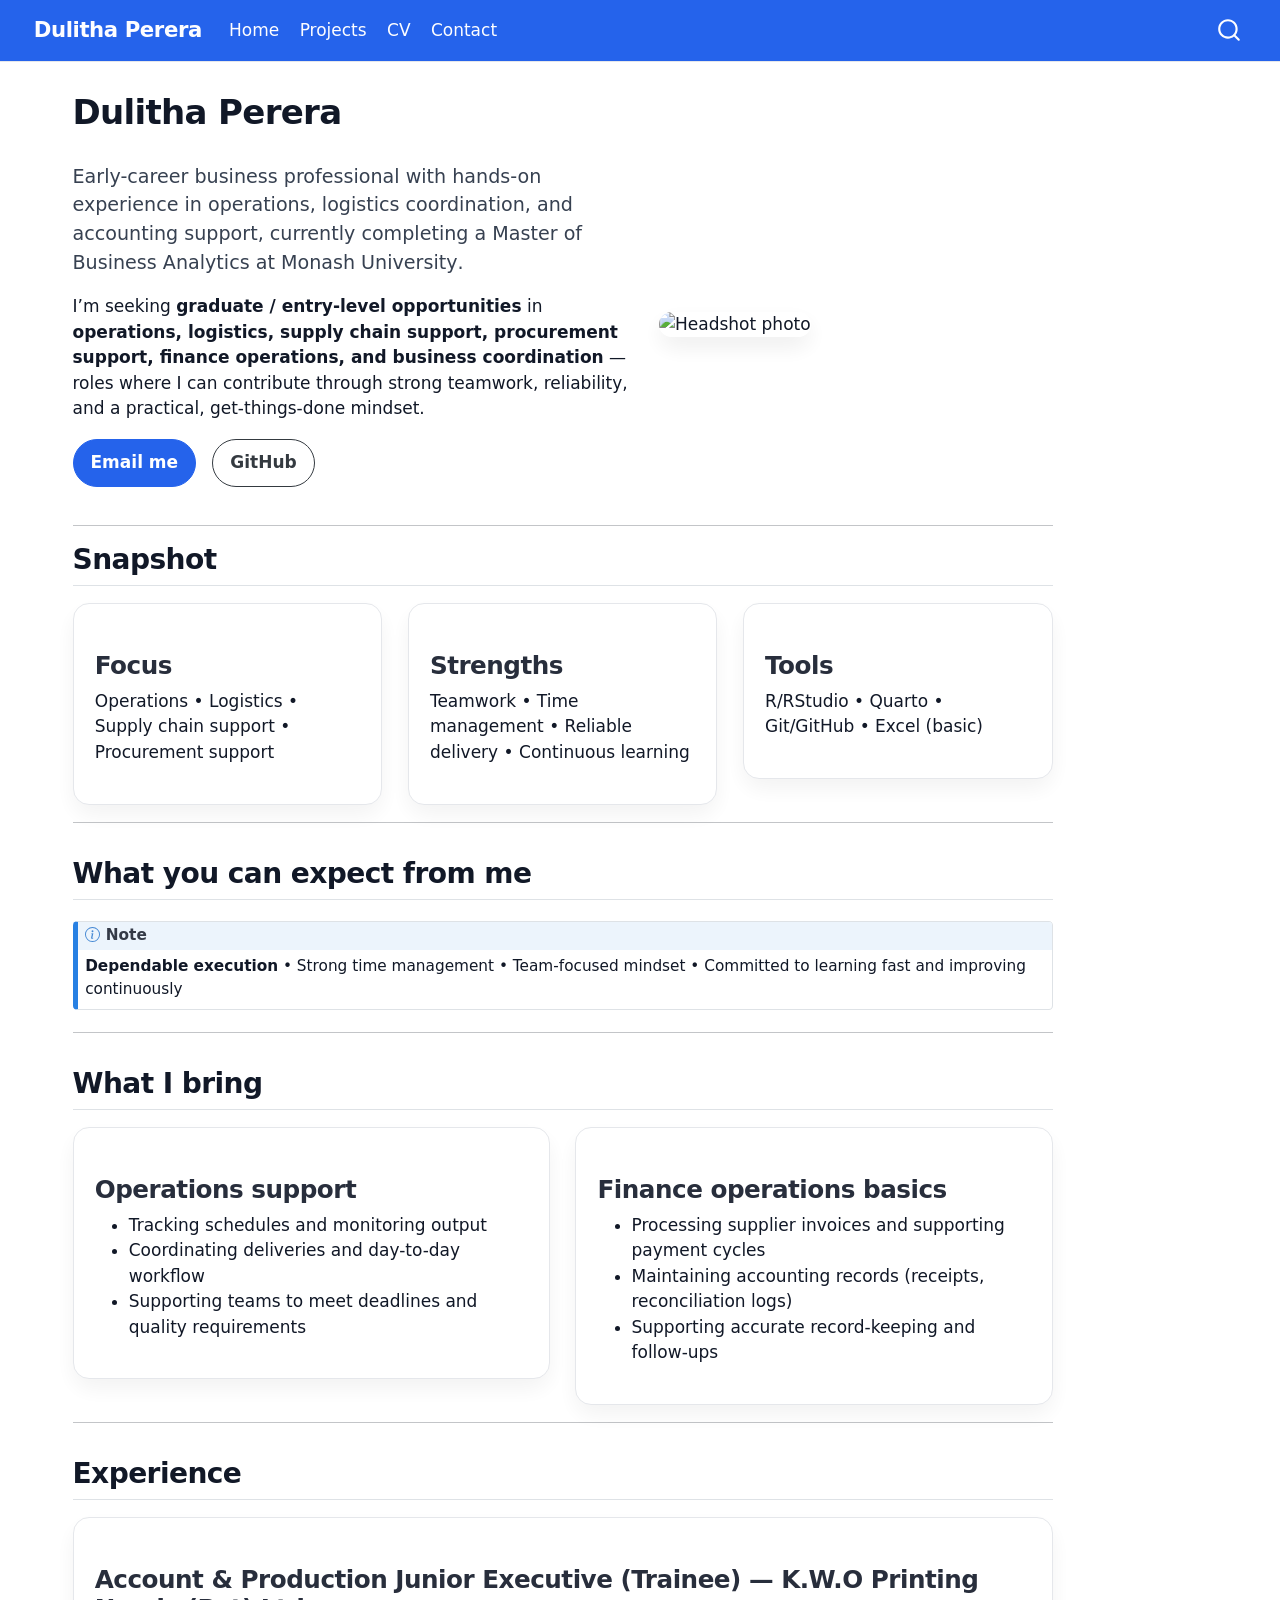
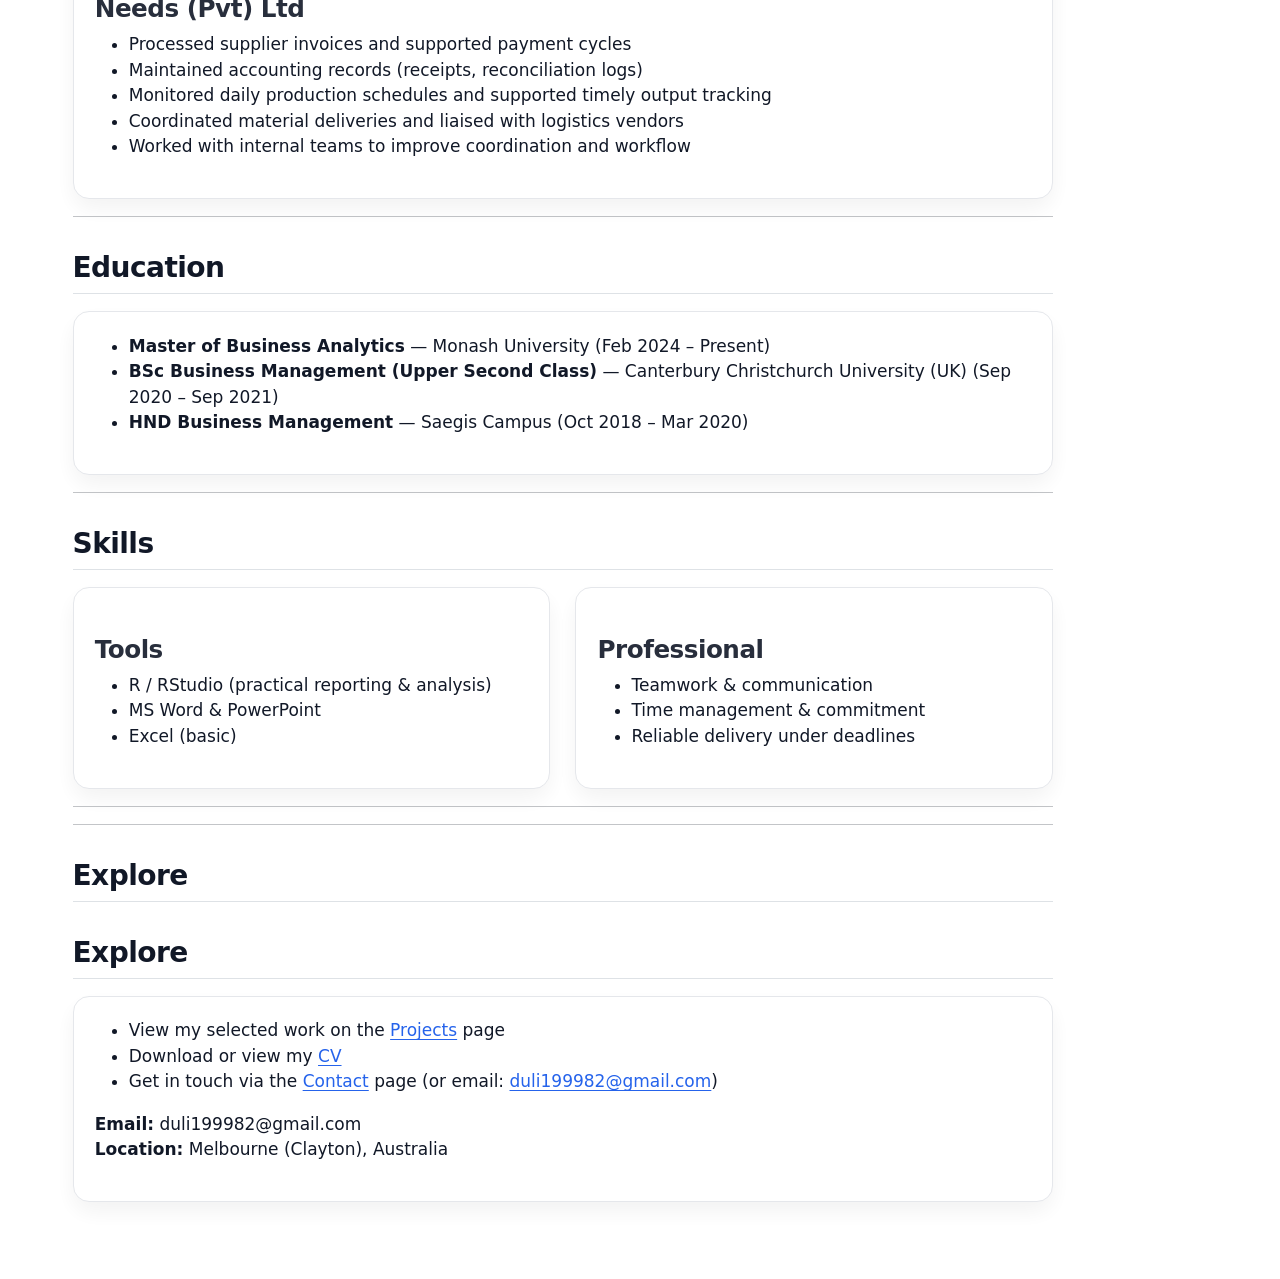
==== docs/index.html @ 21c0d6d3 "updating the quarto page" ====
<!DOCTYPE html>
<html xmlns="http://www.w3.org/1999/xhtml" lang="en" xml:lang="en"><head>

<meta charset="utf-8">
<meta name="generator" content="quarto-1.8.25">

<meta name="viewport" content="width=device-width, initial-scale=1.0, user-scalable=yes">


<title>Dulitha Perera</title>
<style>
code{white-space: pre-wrap;}
span.smallcaps{font-variant: small-caps;}
div.columns{display: flex; gap: min(4vw, 1.5em);}
div.column{flex: auto; overflow-x: auto;}
div.hanging-indent{margin-left: 1.5em; text-indent: -1.5em;}
ul.task-list{list-style: none;}
ul.task-list li input[type="checkbox"] {
  width: 0.8em;
  margin: 0 0.8em 0.2em -1em; /* quarto-specific, see https://github.com/quarto-dev/quarto-cli/issues/4556 */ 
  vertical-align: middle;
}
</style>


<script src="site_libs/quarto-nav/quarto-nav.js"></script>
<script src="site_libs/quarto-nav/headroom.min.js"></script>
<script src="site_libs/clipboard/clipboard.min.js"></script>
<script src="site_libs/quarto-search/autocomplete.umd.js"></script>
<script src="site_libs/quarto-search/fuse.min.js"></script>
<script src="site_libs/quarto-search/quarto-search.js"></script>
<meta name="quarto:offset" content="./">
<link href="./favicon.ico" rel="icon">
<script src="site_libs/quarto-html/quarto.js" type="module"></script>
<script src="site_libs/quarto-html/tabsets/tabsets.js" type="module"></script>
<script src="site_libs/quarto-html/axe/axe-check.js" type="module"></script>
<script src="site_libs/quarto-html/popper.min.js"></script>
<script src="site_libs/quarto-html/tippy.umd.min.js"></script>
<script src="site_libs/quarto-html/anchor.min.js"></script>
<link href="site_libs/quarto-html/tippy.css" rel="stylesheet">
<link href="site_libs/quarto-html/quarto-syntax-highlighting-7b89279ff1a6dce999919e0e67d4d9ec.css" rel="stylesheet" id="quarto-text-highlighting-styles">
<script src="site_libs/bootstrap/bootstrap.min.js"></script>
<link href="site_libs/bootstrap/bootstrap-icons.css" rel="stylesheet">
<link href="site_libs/bootstrap/bootstrap-99d01392df0f2fe96473d115930f30fa.min.css" rel="stylesheet" append-hash="true" id="quarto-bootstrap" data-mode="light">
<script id="quarto-search-options" type="application/json">{
  "location": "navbar",
  "copy-button": false,
  "collapse-after": 3,
  "panel-placement": "end",
  "type": "overlay",
  "limit": 50,
  "keyboard-shortcut": [
    "f",
    "/",
    "s"
  ],
  "show-item-context": false,
  "language": {
    "search-no-results-text": "No results",
    "search-matching-documents-text": "matching documents",
    "search-copy-link-title": "Copy link to search",
    "search-hide-matches-text": "Hide additional matches",
    "search-more-match-text": "more match in this document",
    "search-more-matches-text": "more matches in this document",
    "search-clear-button-title": "Clear",
    "search-text-placeholder": "",
    "search-detached-cancel-button-title": "Cancel",
    "search-submit-button-title": "Submit",
    "search-label": "Search"
  }
}</script>
<style>html{ scroll-behavior: smooth; }</style>


</head>

<body class="nav-fixed quarto-light">

<div id="quarto-search-results"></div>
  <header id="quarto-header" class="headroom fixed-top">
    <nav class="navbar navbar-expand-lg " data-bs-theme="dark">
      <div class="navbar-container container-fluid">
      <div class="navbar-brand-container mx-auto">
    <a href="./index.html" class="navbar-brand navbar-brand-logo">
    </a>
    <a class="navbar-brand" href="./index.html">
    <span class="navbar-title">Dulitha Perera</span>
    </a>
  </div>
            <div id="quarto-search" class="" title="Search"></div>
          <button class="navbar-toggler" type="button" data-bs-toggle="collapse" data-bs-target="#navbarCollapse" aria-controls="navbarCollapse" role="menu" aria-expanded="false" aria-label="Toggle navigation" onclick="if (window.quartoToggleHeadroom) { window.quartoToggleHeadroom(); }">
  <span class="navbar-toggler-icon"></span>
</button>
          <div class="collapse navbar-collapse" id="navbarCollapse">
            <ul class="navbar-nav navbar-nav-scroll me-auto">
  <li class="nav-item">
    <a class="nav-link active" href="./index.html" aria-current="page"> 
<span class="menu-text">Home</span></a>
  </li>  
  <li class="nav-item">
    <a class="nav-link" href="./projects.html"> 
<span class="menu-text">Projects</span></a>
  </li>  
  <li class="nav-item">
    <a class="nav-link" href="./cv.html"> 
<span class="menu-text">CV</span></a>
  </li>  
  <li class="nav-item">
    <a class="nav-link" href="./contact.html"> 
<span class="menu-text">Contact</span></a>
  </li>  
</ul>
          </div> <!-- /navcollapse -->
            <div class="quarto-navbar-tools">
</div>
      </div> <!-- /container-fluid -->
    </nav>
</header>
<!-- content -->
<div id="quarto-content" class="quarto-container page-columns page-rows-contents page-layout-full page-navbar">
<!-- sidebar -->
<!-- margin-sidebar -->
    
<!-- main -->
<main class="content column-page" id="quarto-document-content"><header id="title-block-header" class="quarto-title-block"><h1 class="title display-7">Dulitha Perera</h1></header>




<div class="grid align-items-center" style="margin-top: 1.75rem; margin-bottom: 1.25rem;">
<section id="dulitha-perera" class="level1 g-col-12 g-col-md-7">

<div class="lead">
<p>Early-career business professional with hands-on experience in <strong>operations, logistics coordination, and accounting support</strong>, currently completing a <strong>Master of Business Analytics at Monash University</strong>.</p>
</div>
<p>I’m seeking <strong>graduate / entry-level opportunities</strong> in <strong>operations, logistics, supply chain support, procurement support, finance operations, and business coordination</strong> — roles where I can contribute through strong teamwork, reliability, and a practical, get-things-done mindset.</p>
<p><a href="mailto:duli199982@gmail.com" class="btn btn-primary">Email me</a> &nbsp; <a href="https://github.com/dulith4" class="btn btn-outline-secondary">GitHub</a></p>
</section>
<div class="g-col-12 g-col-md-5">
<p><img src="img/headshot.jpg" class="img-fluid" style="border-radius: 18px; width: 100%; max-width: 340px; box-shadow: 0 10px 25px rgba(0,0,0,0.08);" alt="Headshot photo"></p>
</div>
</div>
<hr>
<section id="snapshot" class="level2">
<h2 class="anchored" data-anchor-id="snapshot">Snapshot</h2>
<div class="grid">
<div class="g-col-12 g-col-md-4">
<div class="card">
<section id="focus" class="level3 card-body">
<h3 class="anchored" data-anchor-id="focus">Focus</h3>
<p>Operations • Logistics • Supply chain support • Procurement support</p>
</section>
</div>
</div>
<div class="g-col-12 g-col-md-4">
<div class="card">
<section id="strengths" class="level3 card-body">
<h3 class="anchored" data-anchor-id="strengths">Strengths</h3>
<p>Teamwork • Time management • Reliable delivery • Continuous learning</p>
</section>
</div>
</div>
<div class="g-col-12 g-col-md-4">
<div class="card">
<section id="tools" class="level3 card-body">
<h3 class="anchored" data-anchor-id="tools">Tools</h3>
<p>R/RStudio • Quarto • Git/GitHub • Excel (basic)</p>
</section>
</div>
</div>
</div>
<hr>
</section>
<section id="what-you-can-expect-from-me" class="level2">
<h2 class="anchored" data-anchor-id="what-you-can-expect-from-me">What you can expect from me</h2>
<div class="callout callout-style-default callout-note callout-titled">
<div class="callout-header d-flex align-content-center">
<div class="callout-icon-container">
<i class="callout-icon"></i>
</div>
<div class="callout-title-container flex-fill">
Note
</div>
</div>
<div class="callout-body-container callout-body">
<p><strong>Dependable execution</strong> • Strong time management • Team-focused mindset • Committed to learning fast and improving continuously</p>
</div>
</div>
<hr>
</section>
<section id="what-i-bring" class="level2">
<h2 class="anchored" data-anchor-id="what-i-bring">What I bring</h2>
<div class="grid">
<div class="g-col-12 g-col-md-6">
<div class="card">
<section id="operations-support" class="level3 card-body">
<h3 class="anchored" data-anchor-id="operations-support">Operations support</h3>
<ul>
<li>Tracking schedules and monitoring output<br>
</li>
<li>Coordinating deliveries and day-to-day workflow<br>
</li>
<li>Supporting teams to meet deadlines and quality requirements<br>
</li>
</ul>
</section>
</div>
</div>
<div class="g-col-12 g-col-md-6">
<div class="card">
<section id="finance-operations-basics" class="level3 card-body">
<h3 class="anchored" data-anchor-id="finance-operations-basics">Finance operations basics</h3>
<ul>
<li>Processing supplier invoices and supporting payment cycles<br>
</li>
<li>Maintaining accounting records (receipts, reconciliation logs)<br>
</li>
<li>Supporting accurate record-keeping and follow-ups<br>
</li>
</ul>
</section>
</div>
</div>
</div>
<hr>
</section>
<section id="experience" class="level2">
<h2 class="anchored" data-anchor-id="experience">Experience</h2>
<div class="card">
<section id="account-production-junior-executive-trainee-k.w.o-printing-needs-pvt-ltd" class="level3 card-body">
<h3 class="anchored" data-anchor-id="account-production-junior-executive-trainee-k.w.o-printing-needs-pvt-ltd">Account &amp; Production Junior Executive (Trainee) — K.W.O Printing Needs (Pvt) Ltd</h3>
<ul>
<li>Processed supplier invoices and supported payment cycles<br>
</li>
<li>Maintained accounting records (receipts, reconciliation logs)<br>
</li>
<li>Monitored daily production schedules and supported timely output tracking<br>
</li>
<li>Coordinated material deliveries and liaised with logistics vendors<br>
</li>
<li>Worked with internal teams to improve coordination and workflow<br>
</li>
</ul>
</section>
</div>
<hr>
</section>
<section id="education" class="level2">
<h2 class="anchored" data-anchor-id="education">Education</h2>
<div class="card">
<div class="card-body">
<ul>
<li><strong>Master of Business Analytics</strong> — Monash University (Feb 2024 – Present)<br>
</li>
<li><strong>BSc Business Management (Upper Second Class)</strong> — Canterbury Christchurch University (UK) (Sep 2020 – Sep 2021)<br>
</li>
<li><strong>HND Business Management</strong> — Saegis Campus (Oct 2018 – Mar 2020)<br>
</li>
</ul>
</div>
</div>
<hr>
</section>
<section id="skills" class="level2">
<h2 class="anchored" data-anchor-id="skills">Skills</h2>
<div class="grid">
<div class="g-col-12 g-col-md-6">
<div class="card">
<section id="tools-1" class="level3 card-body">
<h3 class="anchored" data-anchor-id="tools-1">Tools</h3>
<ul>
<li>R / RStudio (practical reporting &amp; analysis)<br>
</li>
<li>MS Word &amp; PowerPoint<br>
</li>
<li>Excel (basic)<br>
</li>
</ul>
</section>
</div>
</div>
<div class="g-col-12 g-col-md-6">
<div class="card">
<section id="professional" class="level3 card-body">
<h3 class="anchored" data-anchor-id="professional">Professional</h3>
<ul>
<li>Teamwork &amp; communication<br>
</li>
<li>Time management &amp; commitment<br>
</li>
<li>Reliable delivery under deadlines<br>
</li>
</ul>
</section>
</div>
</div>
</div>
<hr>
<hr>
</section>
<section id="explore" class="level2">
<h2 class="anchored" data-anchor-id="explore">Explore</h2>
</section>
<section id="explore-1" class="level2">
<h2 class="anchored" data-anchor-id="explore-1">Explore</h2>
<div class="card">
<div class="card-body">
<ul>
<li>View my selected work on the <strong><a href="./projects.html">Projects</a></strong> page<br>
</li>
<li>Download or view my <strong><a href="./cv.html">CV</a></strong><br>
</li>
<li>Get in touch via the <strong><a href="./contact.html">Contact</a></strong> page (or email: <a href="mailto:duli199982@gmail.com">duli199982@gmail.com</a>)</li>
</ul>
<p><strong>Email:</strong> duli199982@gmail.com<br>
<strong>Location:</strong> Melbourne (Clayton), Australia</p>
</div>
</div>


</section>

</main> <!-- /main -->
<script id="quarto-html-after-body" type="application/javascript">
  window.document.addEventListener("DOMContentLoaded", function (event) {
    const icon = "";
    const anchorJS = new window.AnchorJS();
    anchorJS.options = {
      placement: 'right',
      icon: icon
    };
    anchorJS.add('.anchored');
    const isCodeAnnotation = (el) => {
      for (const clz of el.classList) {
        if (clz.startsWith('code-annotation-')) {                     
          return true;
        }
      }
      return false;
    }
    const onCopySuccess = function(e) {
      // button target
      const button = e.trigger;
      // don't keep focus
      button.blur();
      // flash "checked"
      button.classList.add('code-copy-button-checked');
      var currentTitle = button.getAttribute("title");
      button.setAttribute("title", "Copied!");
      let tooltip;
      if (window.bootstrap) {
        button.setAttribute("data-bs-toggle", "tooltip");
        button.setAttribute("data-bs-placement", "left");
        button.setAttribute("data-bs-title", "Copied!");
        tooltip = new bootstrap.Tooltip(button, 
          { trigger: "manual", 
            customClass: "code-copy-button-tooltip",
            offset: [0, -8]});
        tooltip.show();    
      }
      setTimeout(function() {
        if (tooltip) {
          tooltip.hide();
          button.removeAttribute("data-bs-title");
          button.removeAttribute("data-bs-toggle");
          button.removeAttribute("data-bs-placement");
        }
        button.setAttribute("title", currentTitle);
        button.classList.remove('code-copy-button-checked');
      }, 1000);
      // clear code selection
      e.clearSelection();
    }
    const getTextToCopy = function(trigger) {
      const outerScaffold = trigger.parentElement.cloneNode(true);
      const codeEl = outerScaffold.querySelector('code');
      for (const childEl of codeEl.children) {
        if (isCodeAnnotation(childEl)) {
          childEl.remove();
        }
      }
      return codeEl.innerText;
    }
    const clipboard = new window.ClipboardJS('.code-copy-button:not([data-in-quarto-modal])', {
      text: getTextToCopy
    });
    clipboard.on('success', onCopySuccess);
    if (window.document.getElementById('quarto-embedded-source-code-modal')) {
      const clipboardModal = new window.ClipboardJS('.code-copy-button[data-in-quarto-modal]', {
        text: getTextToCopy,
        container: window.document.getElementById('quarto-embedded-source-code-modal')
      });
      clipboardModal.on('success', onCopySuccess);
    }
      var localhostRegex = new RegExp(/^(?:http|https):\/\/localhost\:?[0-9]*\//);
      var mailtoRegex = new RegExp(/^mailto:/);
        var filterRegex = new RegExp('/' + window.location.host + '/');
      var isInternal = (href) => {
          return filterRegex.test(href) || localhostRegex.test(href) || mailtoRegex.test(href);
      }
      // Inspect non-navigation links and adorn them if external
     var links = window.document.querySelectorAll('a[href]:not(.nav-link):not(.navbar-brand):not(.toc-action):not(.sidebar-link):not(.sidebar-item-toggle):not(.pagination-link):not(.no-external):not([aria-hidden]):not(.dropdown-item):not(.quarto-navigation-tool):not(.about-link)');
      for (var i=0; i<links.length; i++) {
        const link = links[i];
        if (!isInternal(link.href)) {
          // undo the damage that might have been done by quarto-nav.js in the case of
          // links that we want to consider external
          if (link.dataset.originalHref !== undefined) {
            link.href = link.dataset.originalHref;
          }
            // target, if specified
            link.setAttribute("target", "_blank");
            if (link.getAttribute("rel") === null) {
              link.setAttribute("rel", "noopener");
            }
        }
      }
    function tippyHover(el, contentFn, onTriggerFn, onUntriggerFn) {
      const config = {
        allowHTML: true,
        maxWidth: 500,
        delay: 100,
        arrow: false,
        appendTo: function(el) {
            return el.parentElement;
        },
        interactive: true,
        interactiveBorder: 10,
        theme: 'quarto',
        placement: 'bottom-start',
      };
      if (contentFn) {
        config.content = contentFn;
      }
      if (onTriggerFn) {
        config.onTrigger = onTriggerFn;
      }
      if (onUntriggerFn) {
        config.onUntrigger = onUntriggerFn;
      }
      window.tippy(el, config); 
    }
    const noterefs = window.document.querySelectorAll('a[role="doc-noteref"]');
    for (var i=0; i<noterefs.length; i++) {
      const ref = noterefs[i];
      tippyHover(ref, function() {
        // use id or data attribute instead here
        let href = ref.getAttribute('data-footnote-href') || ref.getAttribute('href');
        try { href = new URL(href).hash; } catch {}
        const id = href.replace(/^#\/?/, "");
        const note = window.document.getElementById(id);
        if (note) {
          return note.innerHTML;
        } else {
          return "";
        }
      });
    }
    const xrefs = window.document.querySelectorAll('a.quarto-xref');
    const processXRef = (id, note) => {
      // Strip column container classes
      const stripColumnClz = (el) => {
        el.classList.remove("page-full", "page-columns");
        if (el.children) {
          for (const child of el.children) {
            stripColumnClz(child);
          }
        }
      }
      stripColumnClz(note)
      if (id === null || id.startsWith('sec-')) {
        // Special case sections, only their first couple elements
        const container = document.createElement("div");
        if (note.children && note.children.length > 2) {
          container.appendChild(note.children[0].cloneNode(true));
          for (let i = 1; i < note.children.length; i++) {
            const child = note.children[i];
            if (child.tagName === "P" && child.innerText === "") {
              continue;
            } else {
              container.appendChild(child.cloneNode(true));
              break;
            }
          }
          if (window.Quarto?.typesetMath) {
            window.Quarto.typesetMath(container);
          }
          return container.innerHTML
        } else {
          if (window.Quarto?.typesetMath) {
            window.Quarto.typesetMath(note);
          }
          return note.innerHTML;
        }
      } else {
        // Remove any anchor links if they are present
        const anchorLink = note.querySelector('a.anchorjs-link');
        if (anchorLink) {
          anchorLink.remove();
        }
        if (window.Quarto?.typesetMath) {
          window.Quarto.typesetMath(note);
        }
        if (note.classList.contains("callout")) {
          return note.outerHTML;
        } else {
          return note.innerHTML;
        }
      }
    }
    for (var i=0; i<xrefs.length; i++) {
      const xref = xrefs[i];
      tippyHover(xref, undefined, function(instance) {
        instance.disable();
        let url = xref.getAttribute('href');
        let hash = undefined; 
        if (url.startsWith('#')) {
          hash = url;
        } else {
          try { hash = new URL(url).hash; } catch {}
        }
        if (hash) {
          const id = hash.replace(/^#\/?/, "");
          const note = window.document.getElementById(id);
          if (note !== null) {
            try {
              const html = processXRef(id, note.cloneNode(true));
              instance.setContent(html);
            } finally {
              instance.enable();
              instance.show();
            }
          } else {
            // See if we can fetch this
            fetch(url.split('#')[0])
            .then(res => res.text())
            .then(html => {
              const parser = new DOMParser();
              const htmlDoc = parser.parseFromString(html, "text/html");
              const note = htmlDoc.getElementById(id);
              if (note !== null) {
                const html = processXRef(id, note);
                instance.setContent(html);
              } 
            }).finally(() => {
              instance.enable();
              instance.show();
            });
          }
        } else {
          // See if we can fetch a full url (with no hash to target)
          // This is a special case and we should probably do some content thinning / targeting
          fetch(url)
          .then(res => res.text())
          .then(html => {
            const parser = new DOMParser();
            const htmlDoc = parser.parseFromString(html, "text/html");
            const note = htmlDoc.querySelector('main.content');
            if (note !== null) {
              // This should only happen for chapter cross references
              // (since there is no id in the URL)
              // remove the first header
              if (note.children.length > 0 && note.children[0].tagName === "HEADER") {
                note.children[0].remove();
              }
              const html = processXRef(null, note);
              instance.setContent(html);
            } 
          }).finally(() => {
            instance.enable();
            instance.show();
          });
        }
      }, function(instance) {
      });
    }
        let selectedAnnoteEl;
        const selectorForAnnotation = ( cell, annotation) => {
          let cellAttr = 'data-code-cell="' + cell + '"';
          let lineAttr = 'data-code-annotation="' +  annotation + '"';
          const selector = 'span[' + cellAttr + '][' + lineAttr + ']';
          return selector;
        }
        const selectCodeLines = (annoteEl) => {
          const doc = window.document;
          const targetCell = annoteEl.getAttribute("data-target-cell");
          const targetAnnotation = annoteEl.getAttribute("data-target-annotation");
          const annoteSpan = window.document.querySelector(selectorForAnnotation(targetCell, targetAnnotation));
          const lines = annoteSpan.getAttribute("data-code-lines").split(",");
          const lineIds = lines.map((line) => {
            return targetCell + "-" + line;
          })
          let top = null;
          let height = null;
          let parent = null;
          if (lineIds.length > 0) {
              //compute the position of the single el (top and bottom and make a div)
              const el = window.document.getElementById(lineIds[0]);
              top = el.offsetTop;
              height = el.offsetHeight;
              parent = el.parentElement.parentElement;
            if (lineIds.length > 1) {
              const lastEl = window.document.getElementById(lineIds[lineIds.length - 1]);
              const bottom = lastEl.offsetTop + lastEl.offsetHeight;
              height = bottom - top;
            }
            if (top !== null && height !== null && parent !== null) {
              // cook up a div (if necessary) and position it 
              let div = window.document.getElementById("code-annotation-line-highlight");
              if (div === null) {
                div = window.document.createElement("div");
                div.setAttribute("id", "code-annotation-line-highlight");
                div.style.position = 'absolute';
                parent.appendChild(div);
              }
              div.style.top = top - 2 + "px";
              div.style.height = height + 4 + "px";
              div.style.left = 0;
              let gutterDiv = window.document.getElementById("code-annotation-line-highlight-gutter");
              if (gutterDiv === null) {
                gutterDiv = window.document.createElement("div");
                gutterDiv.setAttribute("id", "code-annotation-line-highlight-gutter");
                gutterDiv.style.position = 'absolute';
                const codeCell = window.document.getElementById(targetCell);
                const gutter = codeCell.querySelector('.code-annotation-gutter');
                gutter.appendChild(gutterDiv);
              }
              gutterDiv.style.top = top - 2 + "px";
              gutterDiv.style.height = height + 4 + "px";
            }
            selectedAnnoteEl = annoteEl;
          }
        };
        const unselectCodeLines = () => {
          const elementsIds = ["code-annotation-line-highlight", "code-annotation-line-highlight-gutter"];
          elementsIds.forEach((elId) => {
            const div = window.document.getElementById(elId);
            if (div) {
              div.remove();
            }
          });
          selectedAnnoteEl = undefined;
        };
          // Handle positioning of the toggle
      window.addEventListener(
        "resize",
        throttle(() => {
          elRect = undefined;
          if (selectedAnnoteEl) {
            selectCodeLines(selectedAnnoteEl);
          }
        }, 10)
      );
      function throttle(fn, ms) {
      let throttle = false;
      let timer;
        return (...args) => {
          if(!throttle) { // first call gets through
              fn.apply(this, args);
              throttle = true;
          } else { // all the others get throttled
              if(timer) clearTimeout(timer); // cancel #2
              timer = setTimeout(() => {
                fn.apply(this, args);
                timer = throttle = false;
              }, ms);
          }
        };
      }
        // Attach click handler to the DT
        const annoteDls = window.document.querySelectorAll('dt[data-target-cell]');
        for (const annoteDlNode of annoteDls) {
          annoteDlNode.addEventListener('click', (event) => {
            const clickedEl = event.target;
            if (clickedEl !== selectedAnnoteEl) {
              unselectCodeLines();
              const activeEl = window.document.querySelector('dt[data-target-cell].code-annotation-active');
              if (activeEl) {
                activeEl.classList.remove('code-annotation-active');
              }
              selectCodeLines(clickedEl);
              clickedEl.classList.add('code-annotation-active');
            } else {
              // Unselect the line
              unselectCodeLines();
              clickedEl.classList.remove('code-annotation-active');
            }
          });
        }
    const findCites = (el) => {
      const parentEl = el.parentElement;
      if (parentEl) {
        const cites = parentEl.dataset.cites;
        if (cites) {
          return {
            el,
            cites: cites.split(' ')
          };
        } else {
          return findCites(el.parentElement)
        }
      } else {
        return undefined;
      }
    };
    var bibliorefs = window.document.querySelectorAll('a[role="doc-biblioref"]');
    for (var i=0; i<bibliorefs.length; i++) {
      const ref = bibliorefs[i];
      const citeInfo = findCites(ref);
      if (citeInfo) {
        tippyHover(citeInfo.el, function() {
          var popup = window.document.createElement('div');
          citeInfo.cites.forEach(function(cite) {
            var citeDiv = window.document.createElement('div');
            citeDiv.classList.add('hanging-indent');
            citeDiv.classList.add('csl-entry');
            var biblioDiv = window.document.getElementById('ref-' + cite);
            if (biblioDiv) {
              citeDiv.innerHTML = biblioDiv.innerHTML;
            }
            popup.appendChild(citeDiv);
          });
          return popup.innerHTML;
        });
      }
    }
  });
  </script>
</div> <!-- /content -->




<script src="site_libs/quarto-html/zenscroll-min.js"></script>
</body></html>
---- docs/site_libs/quarto-html/tippy.css ----
.tippy-box[data-animation=fade][data-state=hidden]{opacity:0}[data-tippy-root]{max-width:calc(100vw - 10px)}.tippy-box{position:relative;background-color:#333;color:#fff;border-radius:4px;font-size:14px;line-height:1.4;white-space:normal;outline:0;transition-property:transform,visibility,opacity}.tippy-box[data-placement^=top]>.tippy-arrow{bottom:0}.tippy-box[data-placement^=top]>.tippy-arrow:before{bottom:-7px;left:0;border-width:8px 8px 0;border-top-color:initial;transform-origin:center top}.tippy-box[data-placement^=bottom]>.tippy-arrow{top:0}.tippy-box[data-placement^=bottom]>.tippy-arrow:before{top:-7px;left:0;border-width:0 8px 8px;border-bottom-color:initial;transform-origin:center bottom}.tippy-box[data-placement^=left]>.tippy-arrow{right:0}.tippy-box[data-placement^=left]>.tippy-arrow:before{border-width:8px 0 8px 8px;border-left-color:initial;right:-7px;transform-origin:center left}.tippy-box[data-placement^=right]>.tippy-arrow{left:0}.tippy-box[data-placement^=right]>.tippy-arrow:before{left:-7px;border-width:8px 8px 8px 0;border-right-color:initial;transform-origin:center right}.tippy-box[data-inertia][data-state=visible]{transition-timing-function:cubic-bezier(.54,1.5,.38,1.11)}.tippy-arrow{width:16px;height:16px;color:#333}.tippy-arrow:before{content:"";position:absolute;border-color:transparent;border-style:solid}.tippy-content{position:relative;padding:5px 9px;z-index:1}
---- docs/site_libs/quarto-html/quarto-syntax-highlighting-7b89279ff1a6dce999919e0e67d4d9ec.css ----
/* quarto syntax highlight colors */
:root {
  --quarto-hl-ot-color: #003B4F;
  --quarto-hl-at-color: #657422;
  --quarto-hl-ss-color: #20794D;
  --quarto-hl-an-color: #5E5E5E;
  --quarto-hl-fu-color: #4758AB;
  --quarto-hl-st-color: #20794D;
  --quarto-hl-cf-color: #003B4F;
  --quarto-hl-op-color: #5E5E5E;
  --quarto-hl-er-color: #AD0000;
  --quarto-hl-bn-color: #AD0000;
  --quarto-hl-al-color: #AD0000;
  --quarto-hl-va-color: #111111;
  --quarto-hl-bu-color: inherit;
  --quarto-hl-ex-color: inherit;
  --quarto-hl-pp-color: #AD0000;
  --quarto-hl-in-color: #5E5E5E;
  --quarto-hl-vs-color: #20794D;
  --quarto-hl-wa-color: #5E5E5E;
  --quarto-hl-do-color: #5E5E5E;
  --quarto-hl-im-color: #00769E;
  --quarto-hl-ch-color: #20794D;
  --quarto-hl-dt-color: #AD0000;
  --quarto-hl-fl-color: #AD0000;
  --quarto-hl-co-color: #5E5E5E;
  --quarto-hl-cv-color: #5E5E5E;
  --quarto-hl-cn-color: #8f5902;
  --quarto-hl-sc-color: #5E5E5E;
  --quarto-hl-dv-color: #AD0000;
  --quarto-hl-kw-color: #003B4F;
}

/* other quarto variables */
:root {
  --quarto-font-monospace: SFMono-Regular, Menlo, Monaco, Consolas, "Liberation Mono", "Courier New", monospace;
}

/* syntax highlight based on Pandoc's rules */
pre > code.sourceCode > span {
  color: #003B4F;
}

code.sourceCode > span {
  color: #003B4F;
}

div.sourceCode,
div.sourceCode pre.sourceCode {
  color: #003B4F;
}

/* Normal */
code span {
  color: #003B4F;
}

/* Alert */
code span.al {
  color: #AD0000;
  font-style: inherit;
}

/* Annotation */
code span.an {
  color: #5E5E5E;
  font-style: inherit;
}

/* Attribute */
code span.at {
  color: #657422;
  font-style: inherit;
}

/* BaseN */
code span.bn {
  color: #AD0000;
  font-style: inherit;
}

/* BuiltIn */
code span.bu {
  font-style: inherit;
}

/* ControlFlow */
code span.cf {
  color: #003B4F;
  font-weight: bold;
  font-style: inherit;
}

/* Char */
code span.ch {
  color: #20794D;
  font-style: inherit;
}

/* Constant */
code span.cn {
  color: #8f5902;
  font-style: inherit;
}

/* Comment */
code span.co {
  color: #5E5E5E;
  font-style: inherit;
}

/* CommentVar */
code span.cv {
  color: #5E5E5E;
  font-style: italic;
}

/* Documentation */
code span.do {
  color: #5E5E5E;
  font-style: italic;
}

/* DataType */
code span.dt {
  color: #AD0000;
  font-style: inherit;
}

/* DecVal */
code span.dv {
  color: #AD0000;
  font-style: inherit;
}

/* Error */
code span.er {
  color: #AD0000;
  font-style: inherit;
}

/* Extension */
code span.ex {
  font-style: inherit;
}

/* Float */
code span.fl {
  color: #AD0000;
  font-style: inherit;
}

/* Function */
code span.fu {
  color: #4758AB;
  font-style: inherit;
}

/* Import */
code span.im {
  color: #00769E;
  font-style: inherit;
}

/* Information */
code span.in {
  color: #5E5E5E;
  font-style: inherit;
}

/* Keyword */
code span.kw {
  color: #003B4F;
  font-weight: bold;
  font-style: inherit;
}

/* Operator */
code span.op {
  color: #5E5E5E;
  font-style: inherit;
}

/* Other */
code span.ot {
  color: #003B4F;
  font-style: inherit;
}

/* Preprocessor */
code span.pp {
  color: #AD0000;
  font-style: inherit;
}

/* SpecialChar */
code span.sc {
  color: #5E5E5E;
  font-style: inherit;
}

/* SpecialString */
code span.ss {
  color: #20794D;
  font-style: inherit;
}

/* String */
code span.st {
  color: #20794D;
  font-style: inherit;
}

/* Variable */
code span.va {
  color: #111111;
  font-style: inherit;
}

/* VerbatimString */
code span.vs {
  color: #20794D;
  font-style: inherit;
}

/* Warning */
code span.wa {
  color: #5E5E5E;
  font-style: italic;
}

.prevent-inlining {
  content: "</";
}

/*# sourceMappingURL=3944bc705cfaf4c80e56f77c5205168a.css.map */
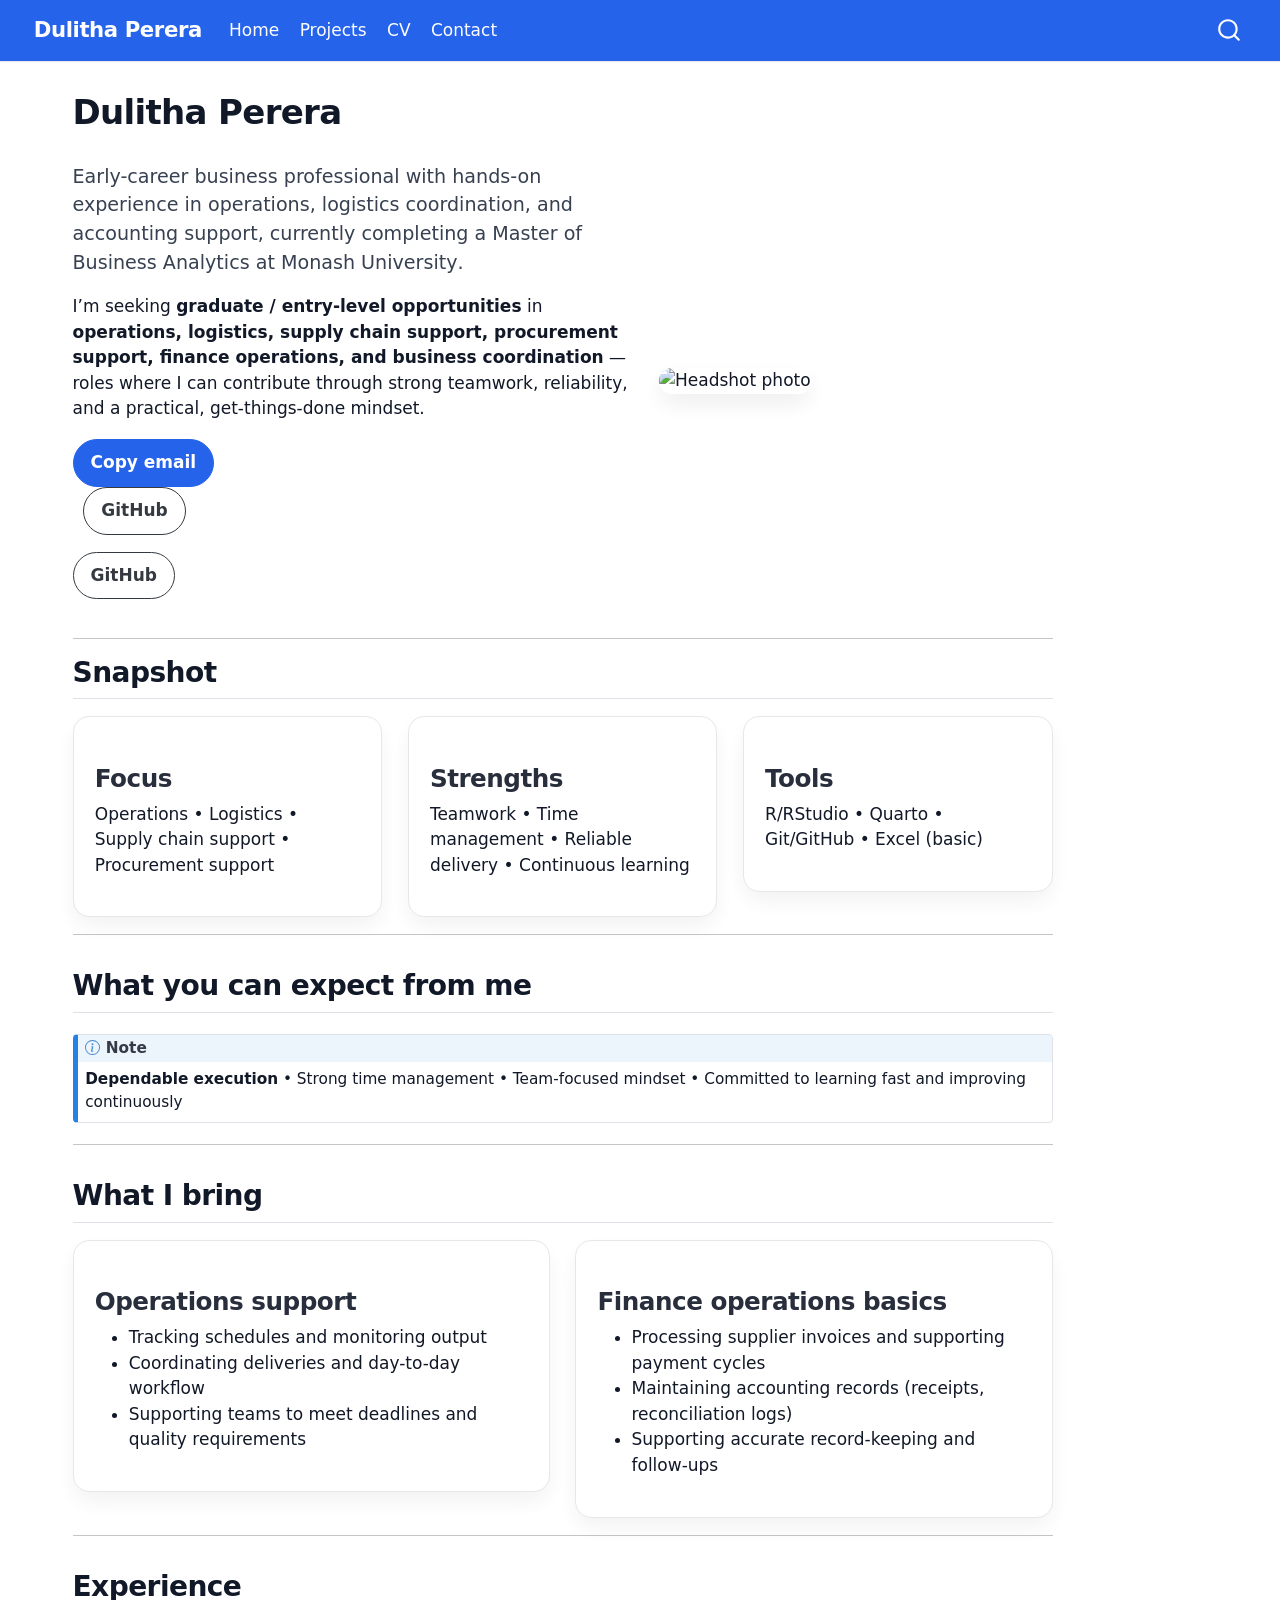
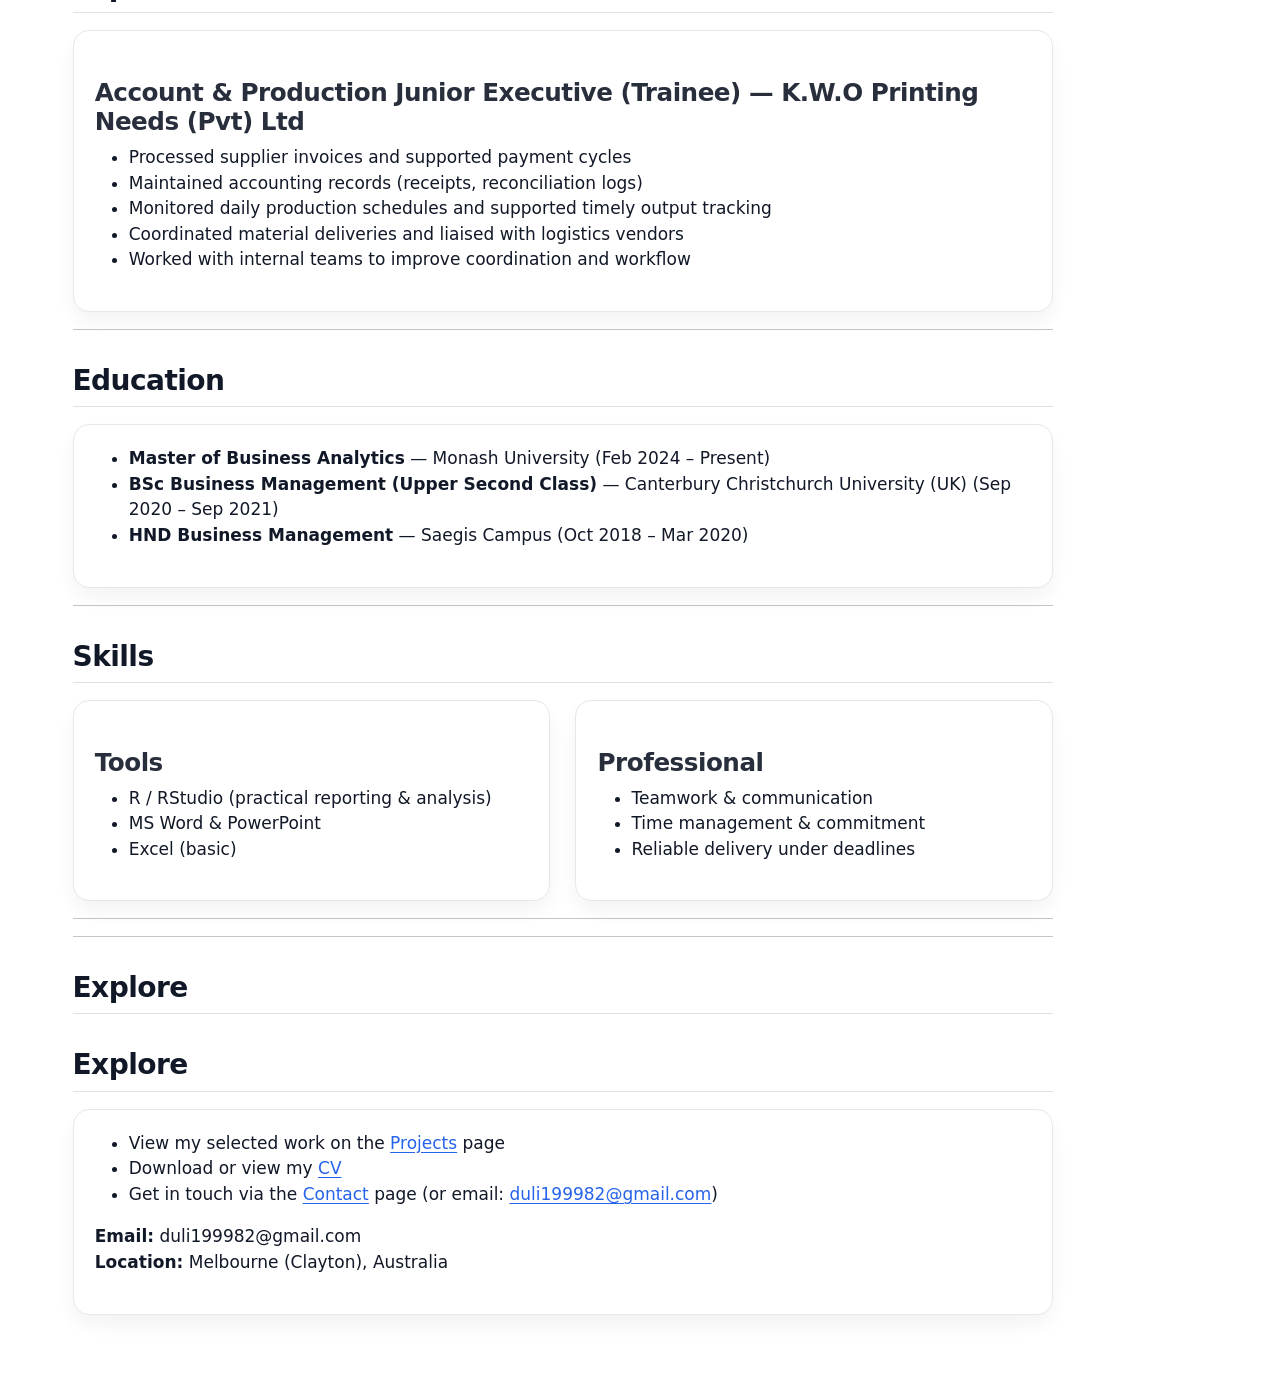
==== commit 052269aa: "updating the quarto page" ====
--- a/docs/index.html
+++ b/docs/index.html
@@ -134,7 +134,30 @@
 <p>Early-career business professional with hands-on experience in <strong>operations, logistics coordination, and accounting support</strong>, currently completing a <strong>Master of Business Analytics at Monash University</strong>.</p>
 </div>
 <p>I’m seeking <strong>graduate / entry-level opportunities</strong> in <strong>operations, logistics, supply chain support, procurement support, finance operations, and business coordination</strong> — roles where I can contribute through strong teamwork, reliability, and a practical, get-things-done mindset.</p>
-<p><a href="mailto:duli199982@gmail.com" class="btn btn-primary">Email me</a> &nbsp; <a href="https://github.com/dulith4" class="btn btn-outline-secondary">GitHub</a></p>
+<button class="btn btn-primary" type="button" onclick="copyEmailTop()">
+Copy email
+</button>
+<p>&nbsp; <a href="https://github.com/dulith4" class="btn btn-outline-secondary">GitHub</a></p>
+<script>
+  function copyEmailTop() {
+    const email = "duli199982@gmail.com";
+    navigator.clipboard.writeText(email).then(() => {
+      const btn = document.querySelector('button[onclick="copyEmailTop()"]');
+      const old = btn.innerText;
+      btn.innerText = "Copied!";
+      setTimeout(() => btn.innerText = old, 1200);
+    }).catch(() => {
+      const temp = document.createElement("textarea");
+      temp.value = email;
+      document.body.appendChild(temp);
+      temp.select();
+      document.execCommand("copy");
+      document.body.removeChild(temp);
+      alert("Email copied: " + email);
+    });
+  }
+</script>
+<p><a href="https://github.com/dulith4" class="btn btn-outline-secondary">GitHub</a></p>
 </section>
 <div class="g-col-12 g-col-md-5">
 <p><img src="img/headshot.jpg" class="img-fluid" style="border-radius: 18px; width: 100%; max-width: 340px; box-shadow: 0 10px 25px rgba(0,0,0,0.08);" alt="Headshot photo"></p>
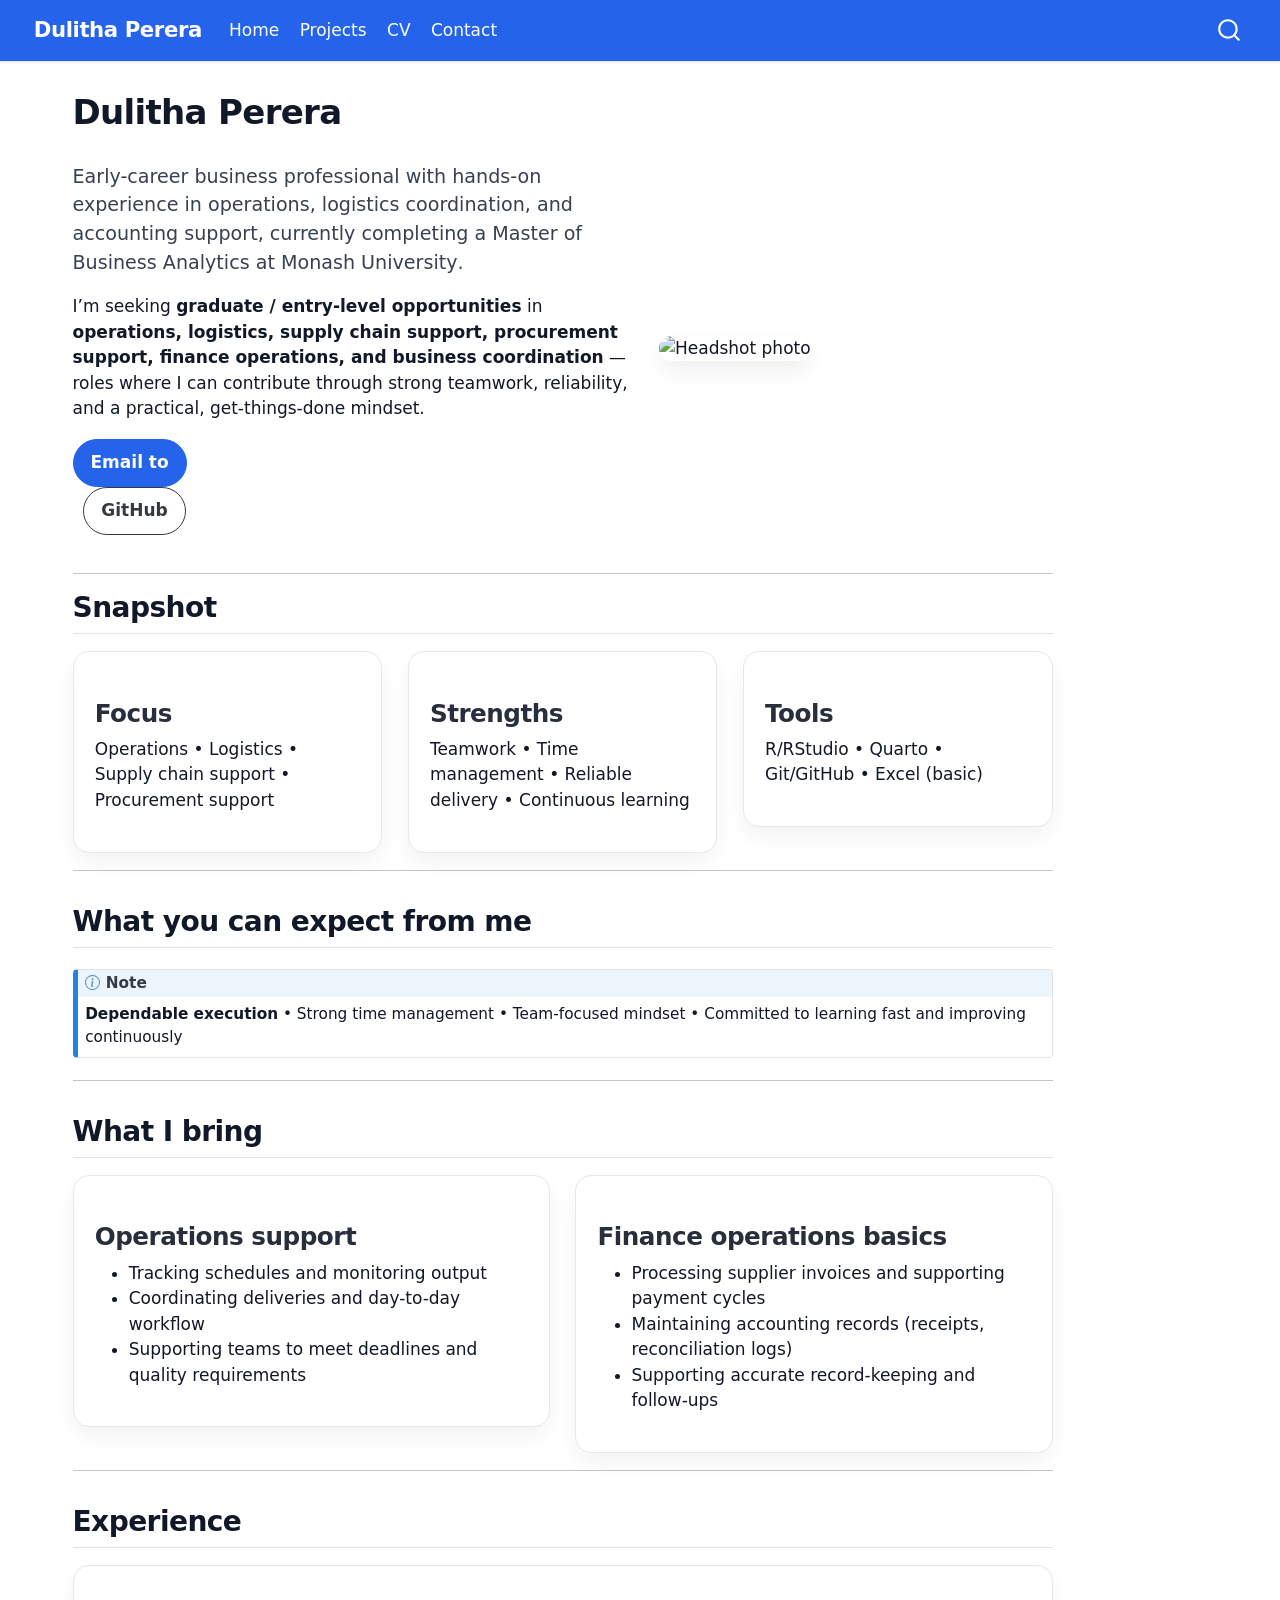
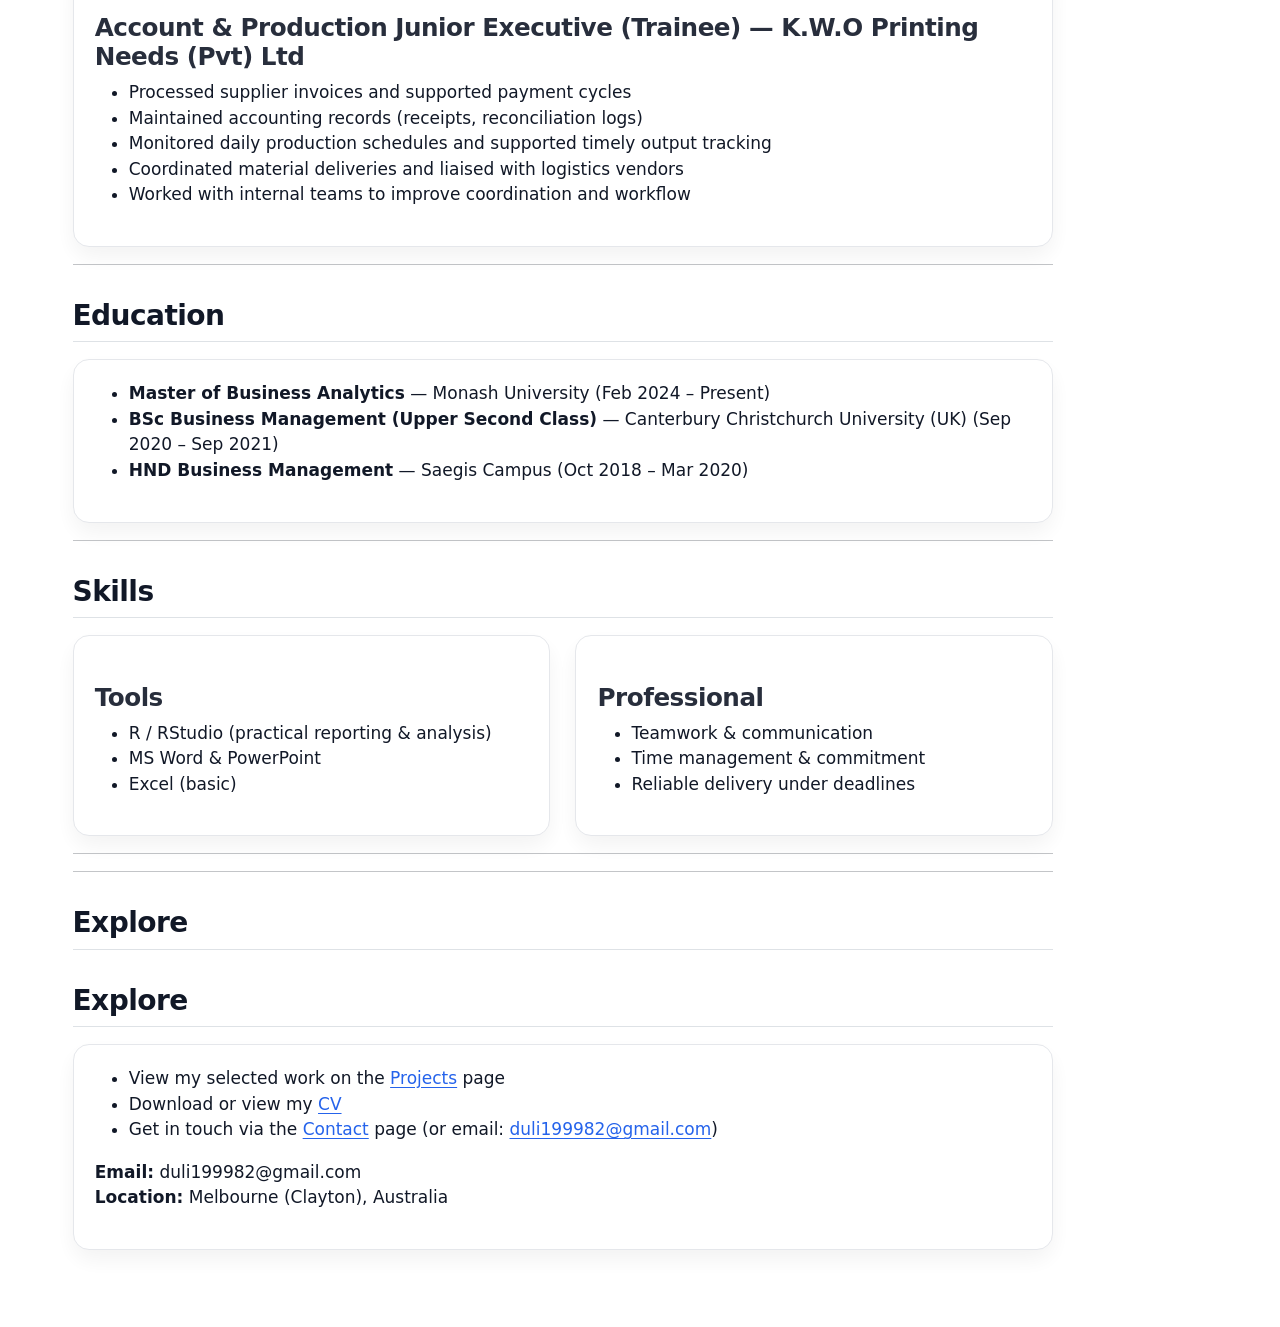
==== commit b37815ac: "updating the quarto page" ====
--- a/docs/index.html
+++ b/docs/index.html
@@ -135,29 +135,58 @@
 </div>
 <p>I’m seeking <strong>graduate / entry-level opportunities</strong> in <strong>operations, logistics, supply chain support, procurement support, finance operations, and business coordination</strong> — roles where I can contribute through strong teamwork, reliability, and a practical, get-things-done mindset.</p>
 <button class="btn btn-primary" type="button" onclick="copyEmailTop()">
-Copy email
+Email to
 </button>
-<p>&nbsp; <a href="https://github.com/dulith4" class="btn btn-outline-secondary">GitHub</a></p>
+<p>&nbsp; <a class="btn btn-outline-secondary" href="https://github.com/dulith4" target="_blank" rel="noopener"> GitHub </a></p>
+<!-- Toast message -->
+<div id="copy-toast" style="
+  position: fixed;
+  bottom: 20px;
+  left: 50%;
+  transform: translateX(-50%);
+  background: rgba(17, 24, 39, 0.95);
+  color: white;
+  padding: 10px 14px;
+  border-radius: 999px;
+  font-size: 14px;
+  box-shadow: 0 10px 25px rgba(0,0,0,0.2);
+  opacity: 0;
+  pointer-events: none;
+  transition: opacity 0.2s ease-in-out;
+  z-index: 9999;
+">
+<p>Copied to clipboard</p>
+</div>
 <script>
+  function showToast() {
+    const toast = document.getElementById("copy-toast");
+    toast.style.opacity = "1";
+    clearTimeout(window.__toastTimer);
+    window.__toastTimer = setTimeout(() => {
+      toast.style.opacity = "0";
+    }, 1200);
+  }
+
   function copyEmailTop() {
     const email = "duli199982@gmail.com";
-    navigator.clipboard.writeText(email).then(() => {
-      const btn = document.querySelector('button[onclick="copyEmailTop()"]');
-      const old = btn.innerText;
-      btn.innerText = "Copied!";
-      setTimeout(() => btn.innerText = old, 1200);
-    }).catch(() => {
+
+    if (navigator.clipboard && window.isSecureContext) {
+      navigator.clipboard.writeText(email).then(showToast).catch(fallbackCopy);
+    } else {
+      fallbackCopy();
+    }
+
+    function fallbackCopy() {
       const temp = document.createElement("textarea");
       temp.value = email;
       document.body.appendChild(temp);
       temp.select();
       document.execCommand("copy");
       document.body.removeChild(temp);
-      alert("Email copied: " + email);
-    });
+      showToast();
+    }
   }
 </script>
-<p><a href="https://github.com/dulith4" class="btn btn-outline-secondary">GitHub</a></p>
 </section>
 <div class="g-col-12 g-col-md-5">
 <p><img src="img/headshot.jpg" class="img-fluid" style="border-radius: 18px; width: 100%; max-width: 340px; box-shadow: 0 10px 25px rgba(0,0,0,0.08);" alt="Headshot photo"></p>
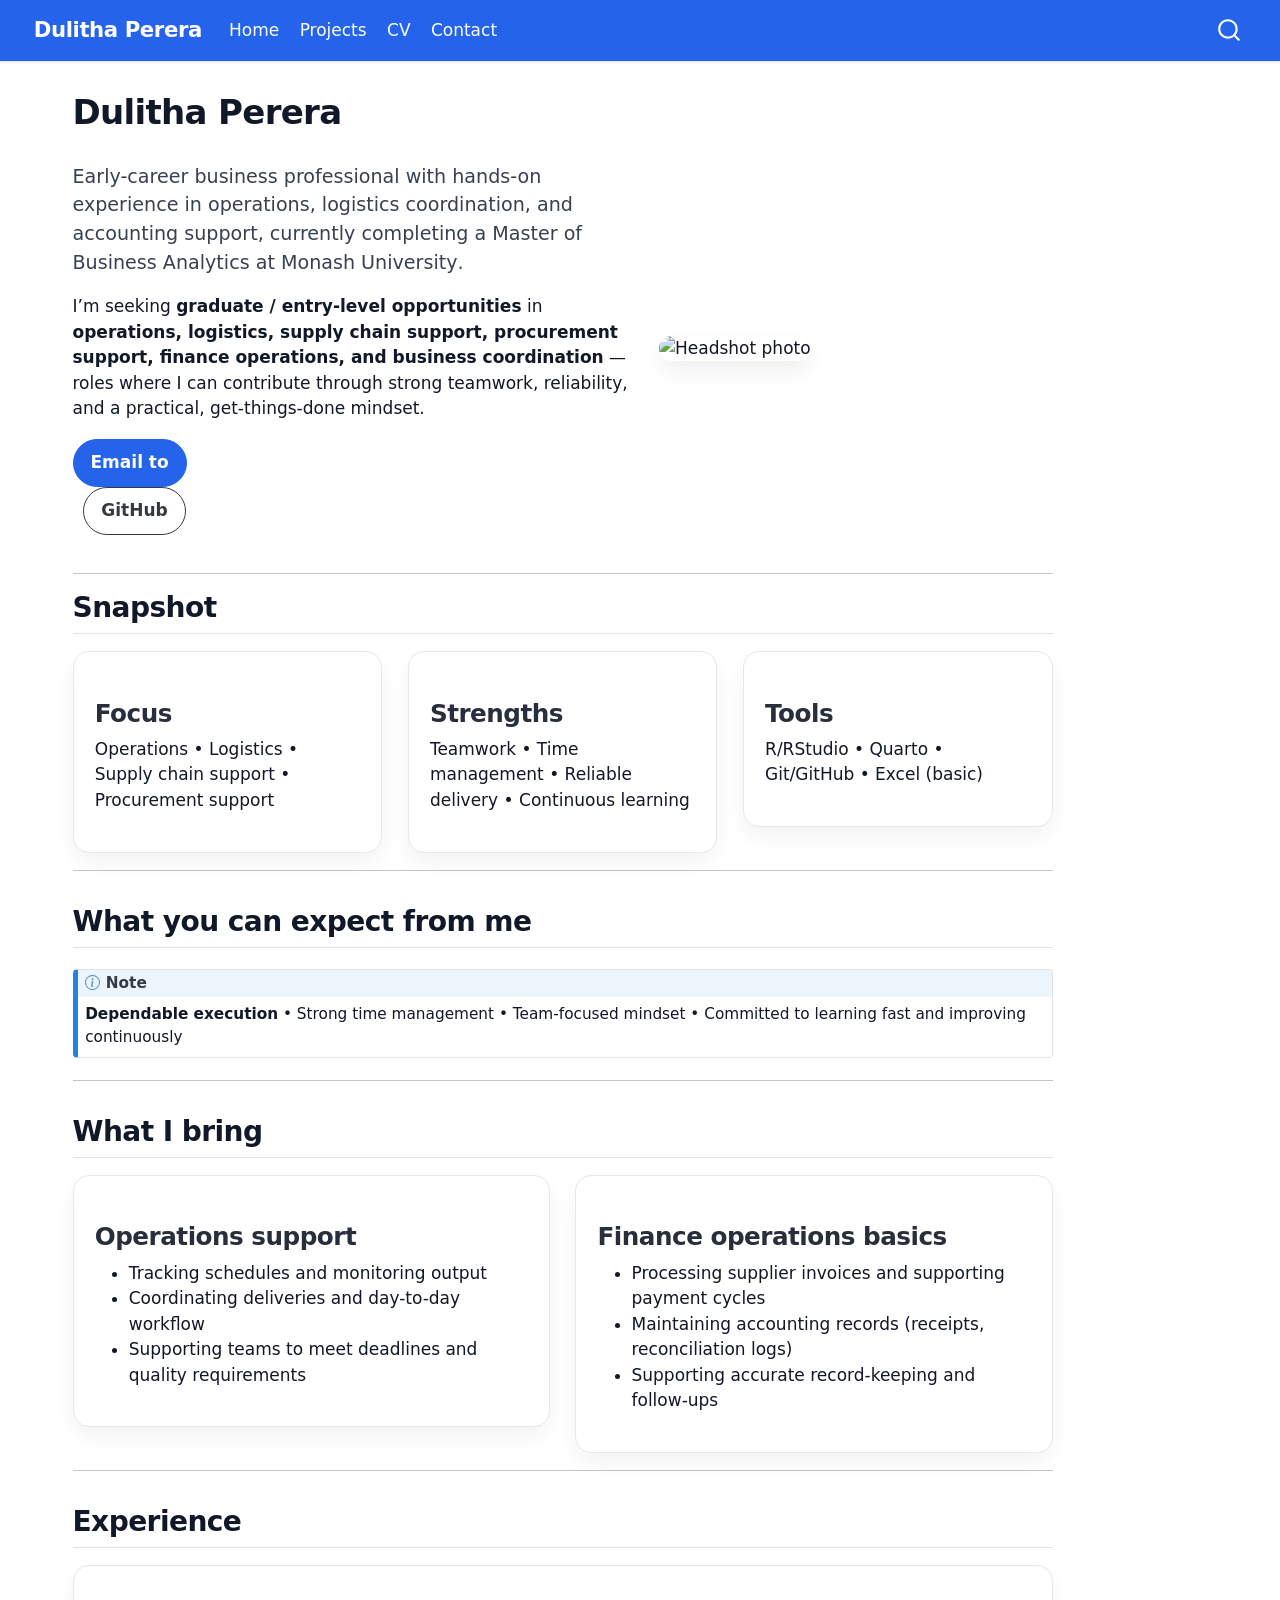
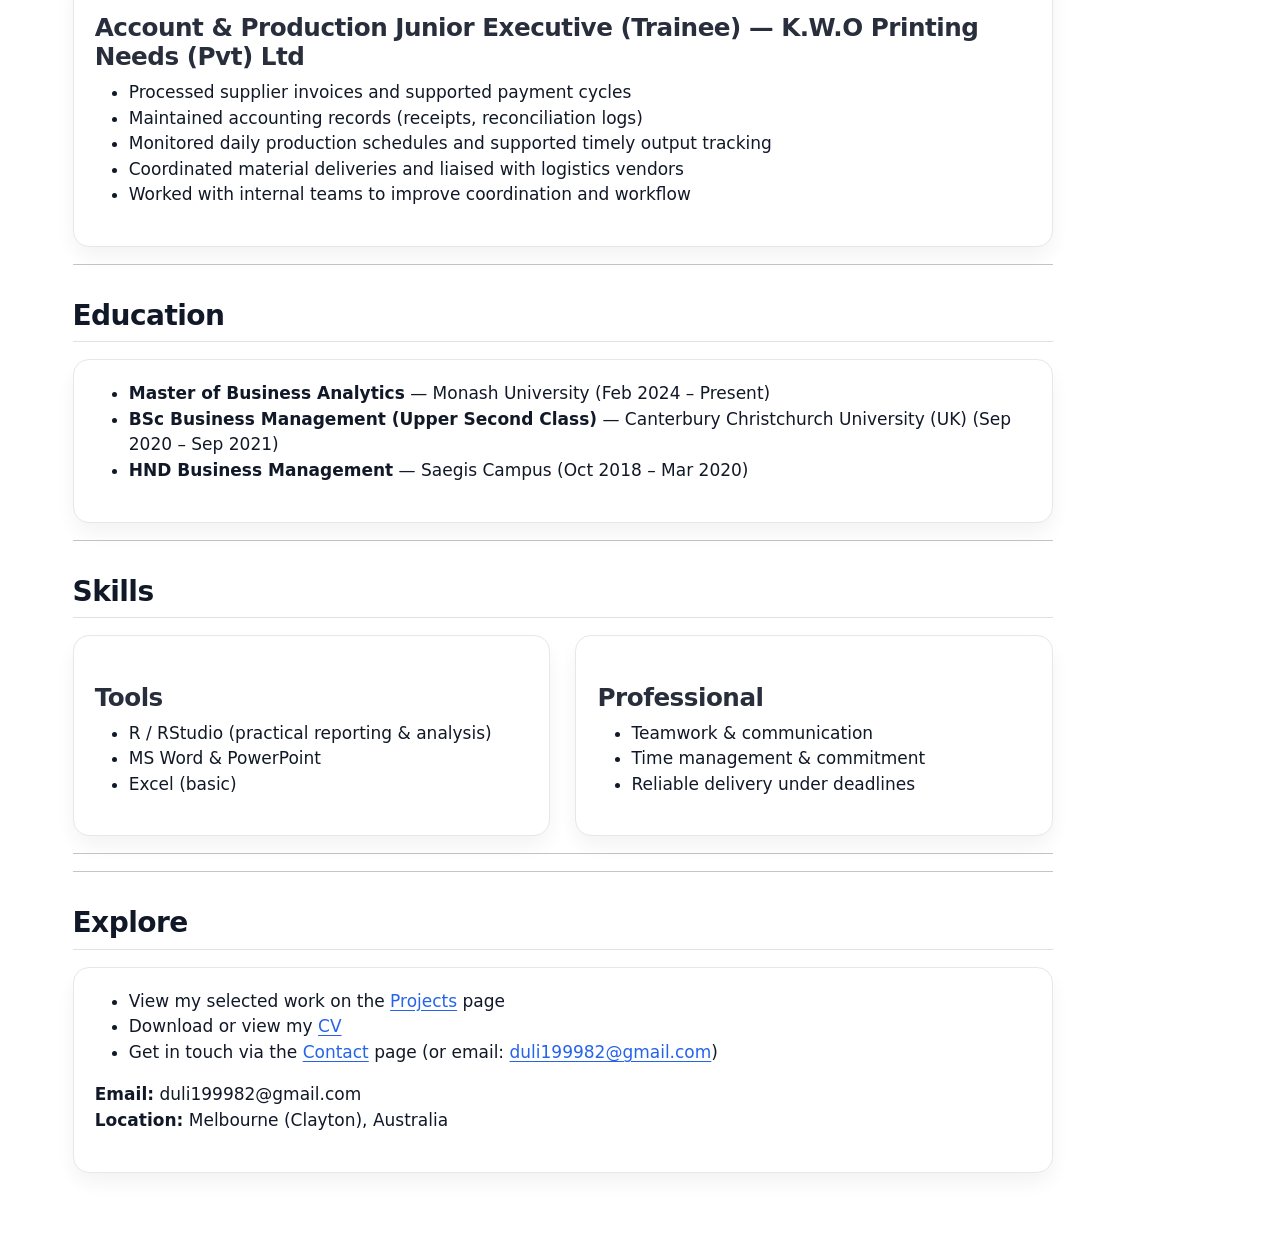
==== commit a5679c7d: "Updating the CV" ====
--- a/docs/index.html
+++ b/docs/index.html
@@ -352,9 +352,6 @@
 </section>
 <section id="explore" class="level2">
 <h2 class="anchored" data-anchor-id="explore">Explore</h2>
-</section>
-<section id="explore-1" class="level2">
-<h2 class="anchored" data-anchor-id="explore-1">Explore</h2>
 <div class="card">
 <div class="card-body">
 <ul>
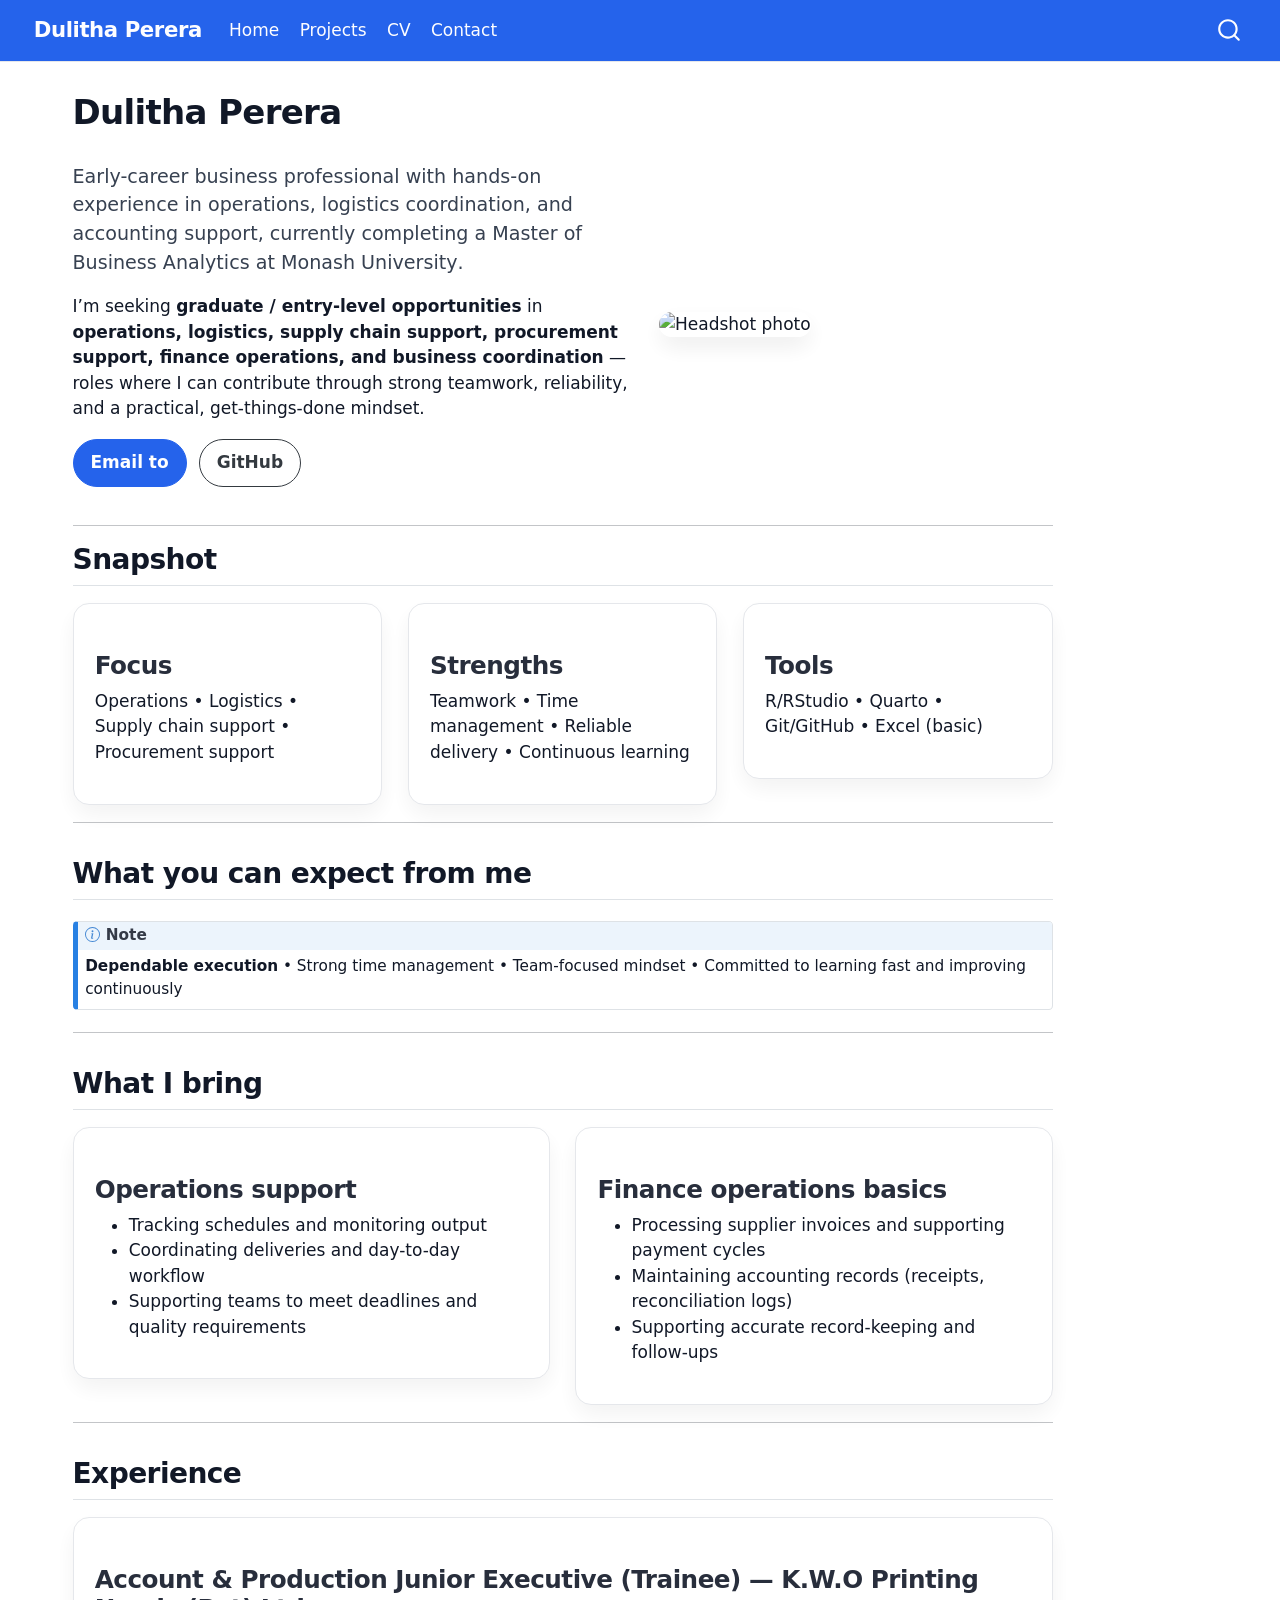
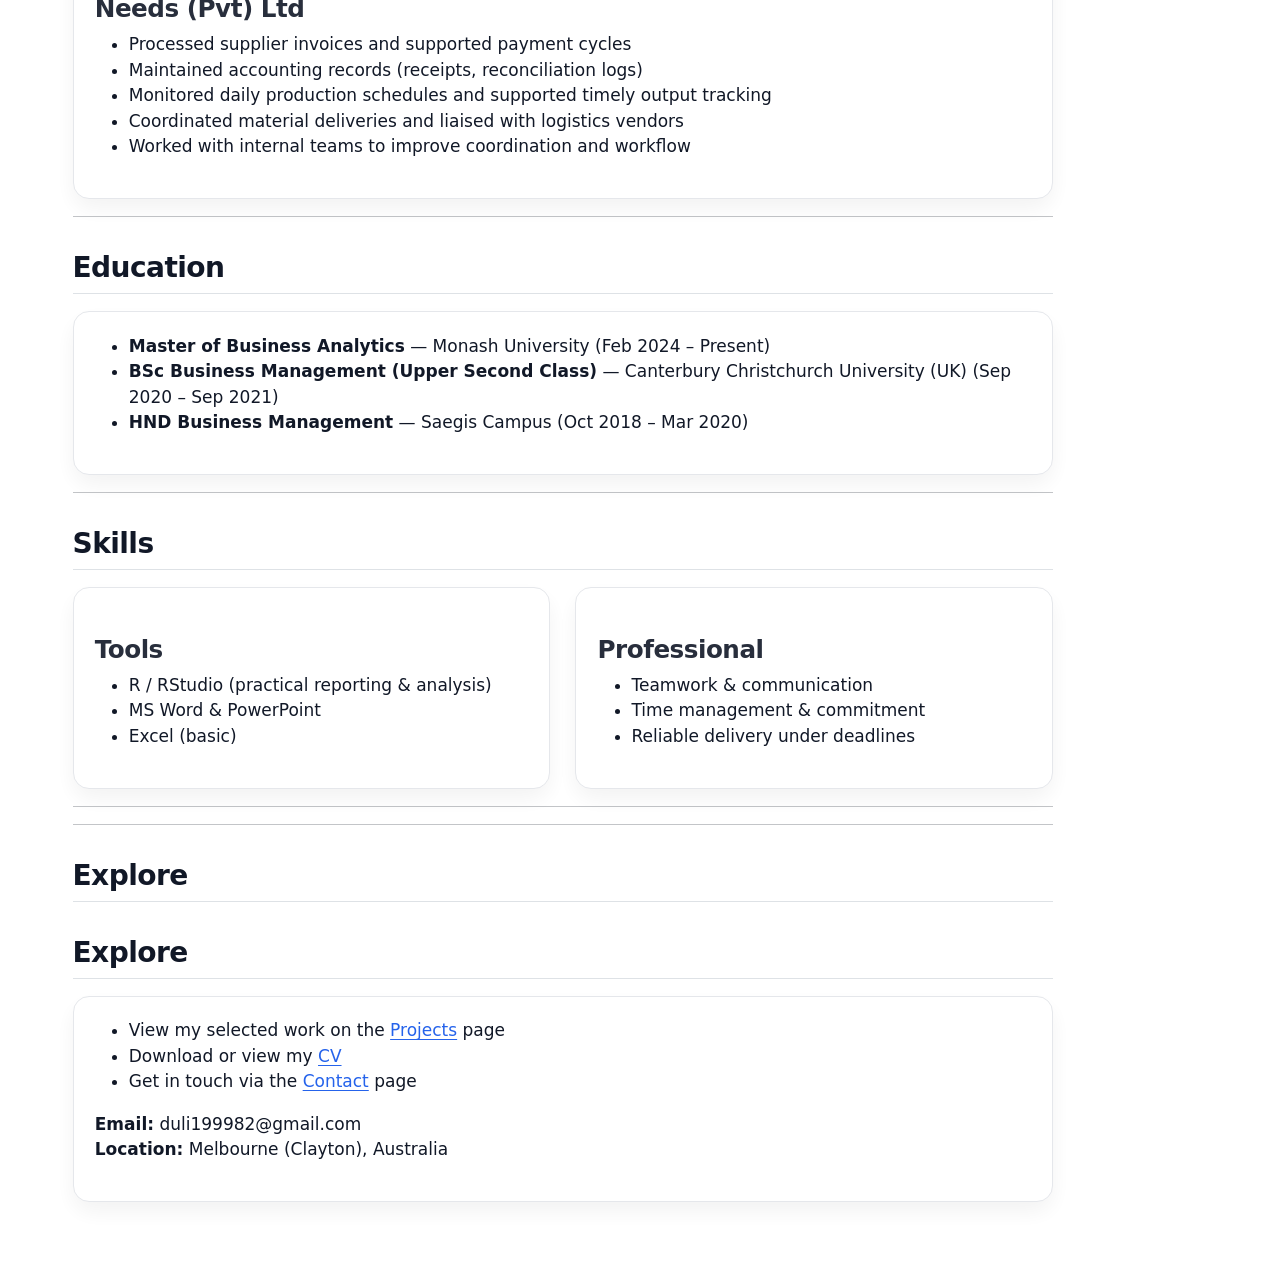
==== commit 2661f928: "Updating the main page and button functions" ====
--- a/docs/index.html
+++ b/docs/index.html
@@ -41,7 +41,7 @@
 <link href="site_libs/quarto-html/quarto-syntax-highlighting-7b89279ff1a6dce999919e0e67d4d9ec.css" rel="stylesheet" id="quarto-text-highlighting-styles">
 <script src="site_libs/bootstrap/bootstrap.min.js"></script>
 <link href="site_libs/bootstrap/bootstrap-icons.css" rel="stylesheet">
-<link href="site_libs/bootstrap/bootstrap-99d01392df0f2fe96473d115930f30fa.min.css" rel="stylesheet" append-hash="true" id="quarto-bootstrap" data-mode="light">
+<link href="site_libs/bootstrap/bootstrap-ee43ceee4c6b1f5394ea0a8689e481d7.min.css" rel="stylesheet" append-hash="true" id="quarto-bootstrap" data-mode="light">
 <script id="quarto-search-options" type="application/json">{
   "location": "navbar",
   "copy-button": false,
@@ -134,28 +134,9 @@
 <p>Early-career business professional with hands-on experience in <strong>operations, logistics coordination, and accounting support</strong>, currently completing a <strong>Master of Business Analytics at Monash University</strong>.</p>
 </div>
 <p>I’m seeking <strong>graduate / entry-level opportunities</strong> in <strong>operations, logistics, supply chain support, procurement support, finance operations, and business coordination</strong> — roles where I can contribute through strong teamwork, reliability, and a practical, get-things-done mindset.</p>
-<button class="btn btn-primary" type="button" onclick="copyEmailTop()">
-Email to
-</button>
-<p>&nbsp; <a class="btn btn-outline-secondary" href="https://github.com/dulith4" target="_blank" rel="noopener"> GitHub </a></p>
-<!-- Toast message -->
-<div id="copy-toast" style="
-  position: fixed;
-  bottom: 20px;
-  left: 50%;
-  transform: translateX(-50%);
-  background: rgba(17, 24, 39, 0.95);
-  color: white;
-  padding: 10px 14px;
-  border-radius: 999px;
-  font-size: 14px;
-  box-shadow: 0 10px 25px rgba(0,0,0,0.2);
-  opacity: 0;
-  pointer-events: none;
-  transition: opacity 0.2s ease-in-out;
-  z-index: 9999;
-">
-<p>Copied to clipboard</p>
+<div class="hero-actions">
+<p><button class="btn btn-primary" type="button" onclick="copyEmailTop()"> Email to </button></p>
+<p><a class="btn btn-outline-secondary" href="https://github.com/dulith4" target="_blank" rel="noopener"> GitHub </a></p>
 </div>
 <script>
   function showToast() {
@@ -352,6 +333,9 @@
 </section>
 <section id="explore" class="level2">
 <h2 class="anchored" data-anchor-id="explore">Explore</h2>
+</section>
+<section id="explore-1" class="level2">
+<h2 class="anchored" data-anchor-id="explore-1">Explore</h2>
 <div class="card">
 <div class="card-body">
 <ul>
@@ -359,7 +343,7 @@
 </li>
 <li>Download or view my <strong><a href="./cv.html">CV</a></strong><br>
 </li>
-<li>Get in touch via the <strong><a href="./contact.html">Contact</a></strong> page (or email: <a href="mailto:duli199982@gmail.com">duli199982@gmail.com</a>)</li>
+<li>Get in touch via the <strong><a href="./contact.html">Contact</a></strong> page</li>
 </ul>
 <p><strong>Email:</strong> duli199982@gmail.com<br>
 <strong>Location:</strong> Melbourne (Clayton), Australia</p>
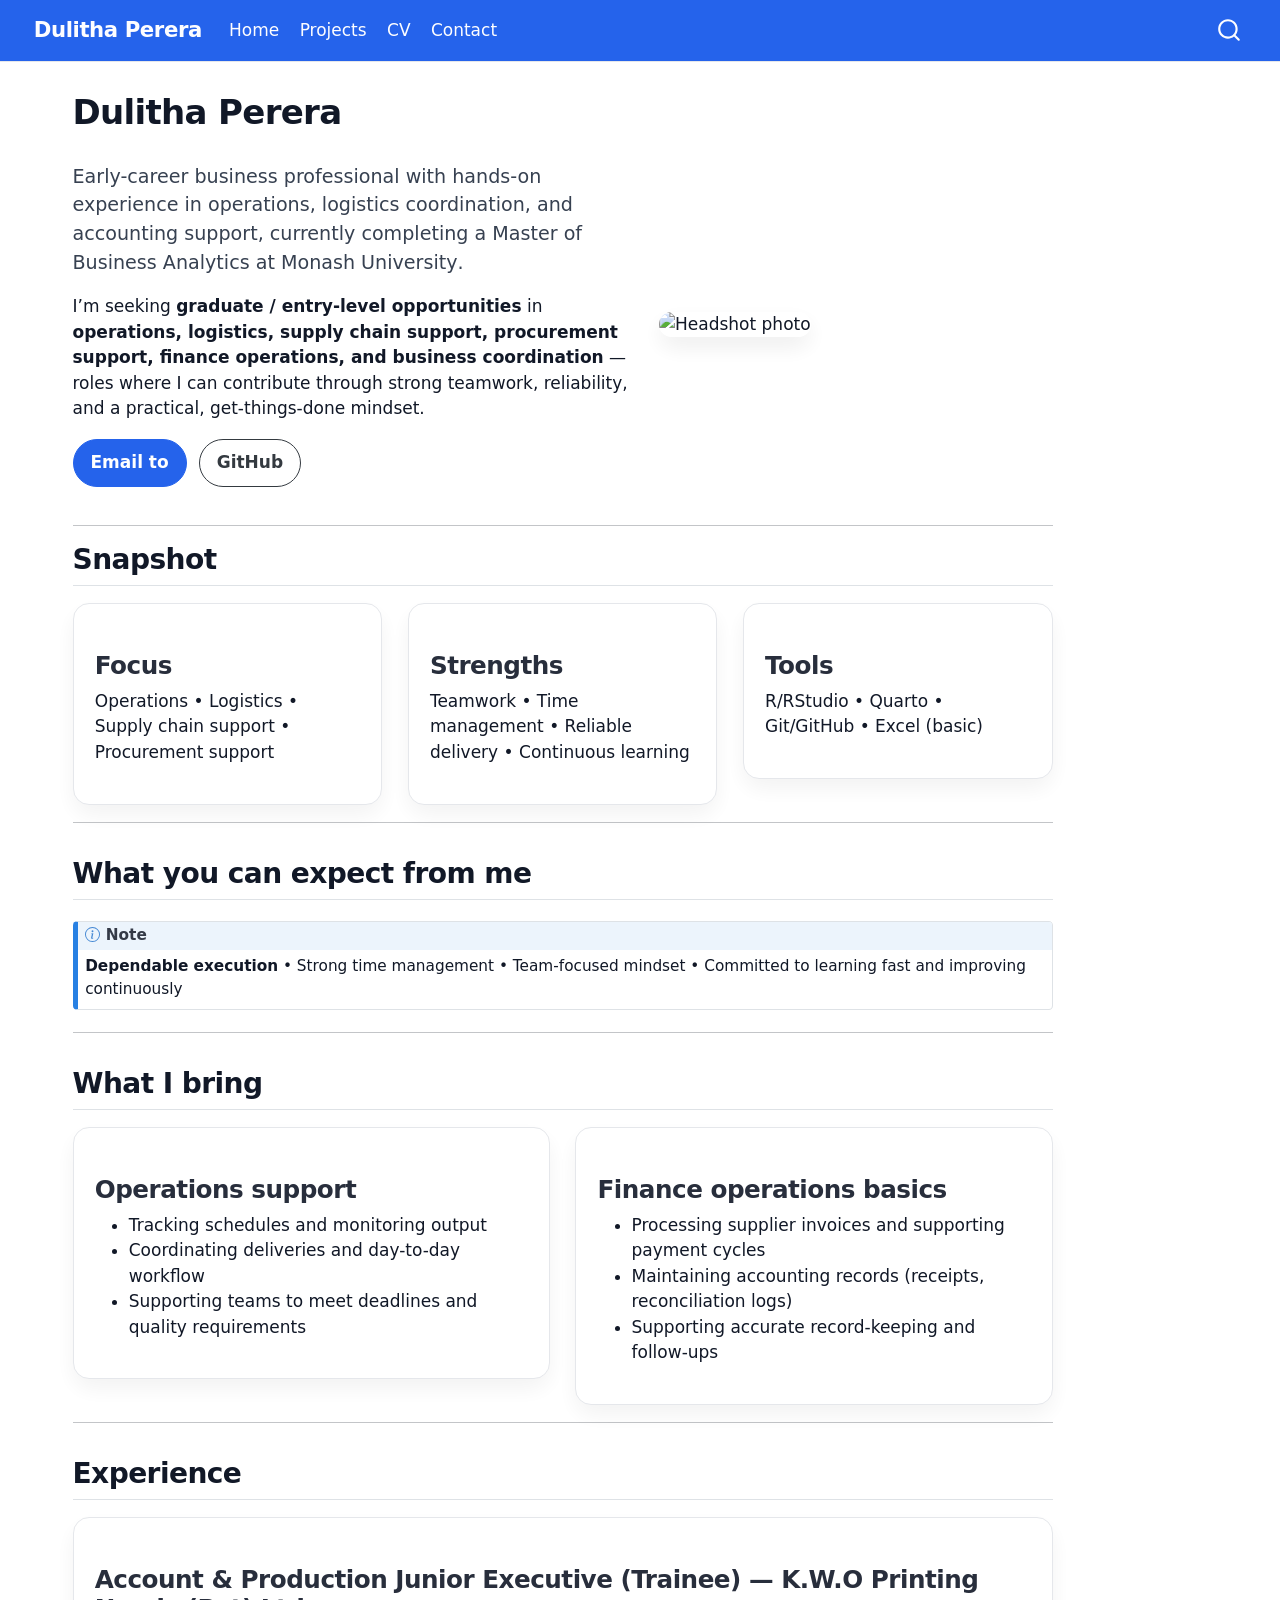
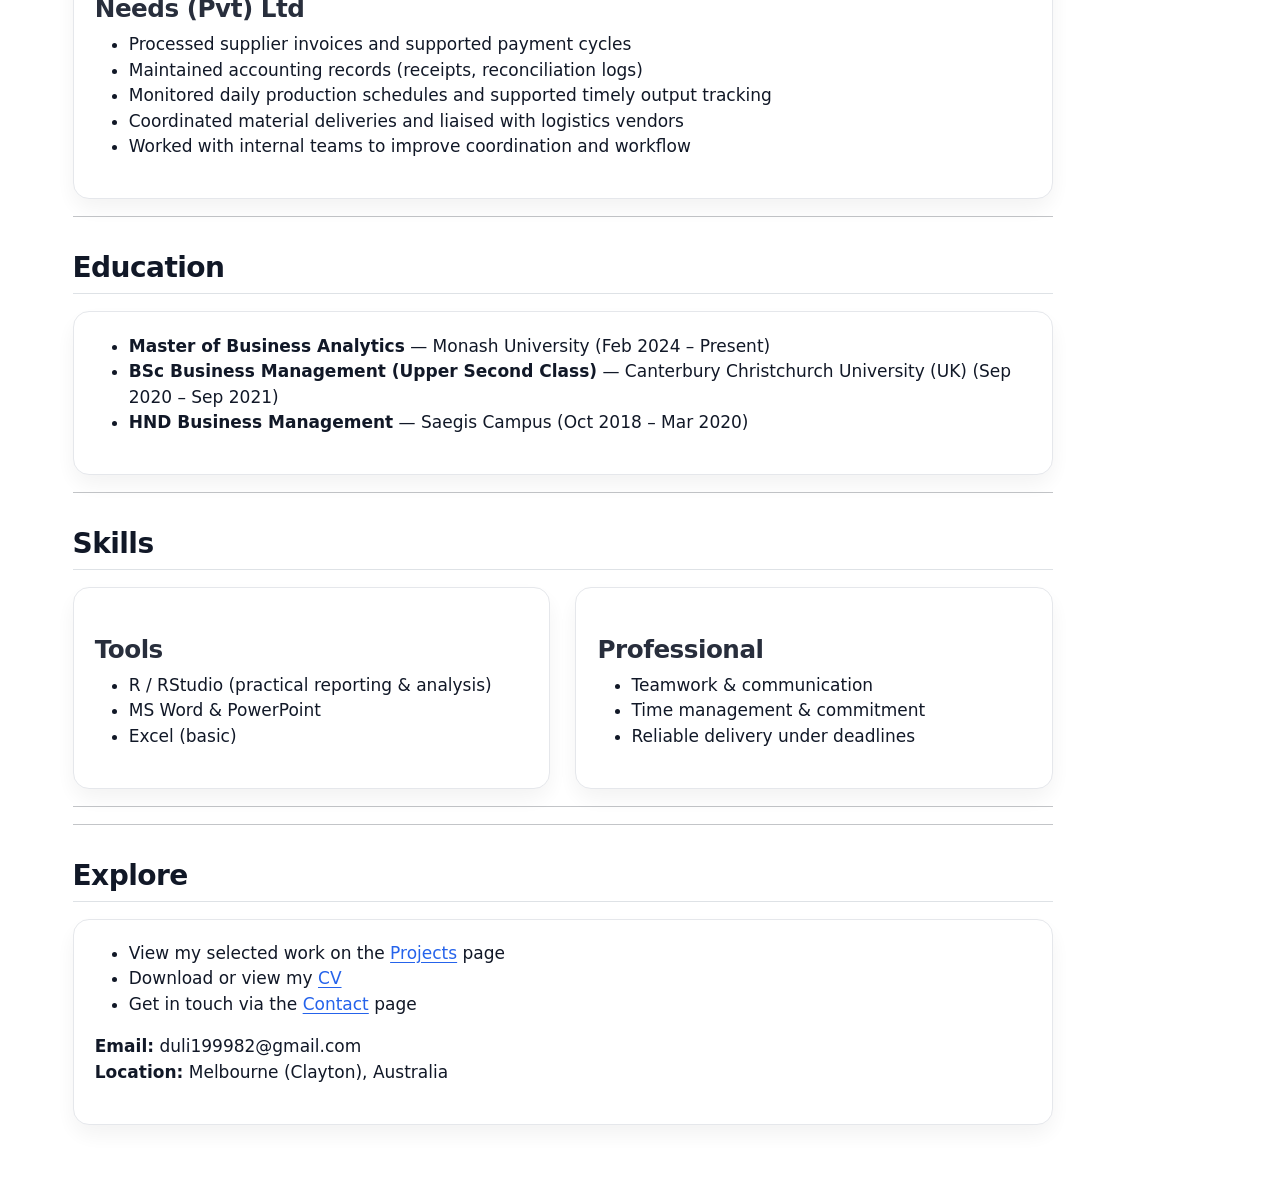
==== commit 16887f55: "Updated the buttons" ====
--- a/docs/index.html
+++ b/docs/index.html
@@ -138,6 +138,24 @@
 <p><button class="btn btn-primary" type="button" onclick="copyEmailTop()"> Email to </button></p>
 <p><a class="btn btn-outline-secondary" href="https://github.com/dulith4" target="_blank" rel="noopener"> GitHub </a></p>
 </div>
+<div id="copy-toast" style="
+  position: fixed;
+  bottom: 20px;
+  left: 50%;
+  transform: translateX(-50%);
+  background: rgba(17, 24, 39, 0.95);
+  color: white;
+  padding: 10px 14px;
+  border-radius: 999px;
+  font-size: 14px;
+  box-shadow: 0 10px 25px rgba(0,0,0,0.2);
+  opacity: 0;
+  pointer-events: none;
+  transition: opacity 0.2s ease-in-out;
+  z-index: 9999;
+">
+<p>Copied to clipboard</p>
+</div>
 <script>
   function showToast() {
     const toast = document.getElementById("copy-toast");
@@ -333,9 +351,6 @@
 </section>
 <section id="explore" class="level2">
 <h2 class="anchored" data-anchor-id="explore">Explore</h2>
-</section>
-<section id="explore-1" class="level2">
-<h2 class="anchored" data-anchor-id="explore-1">Explore</h2>
 <div class="card">
 <div class="card-body">
 <ul>
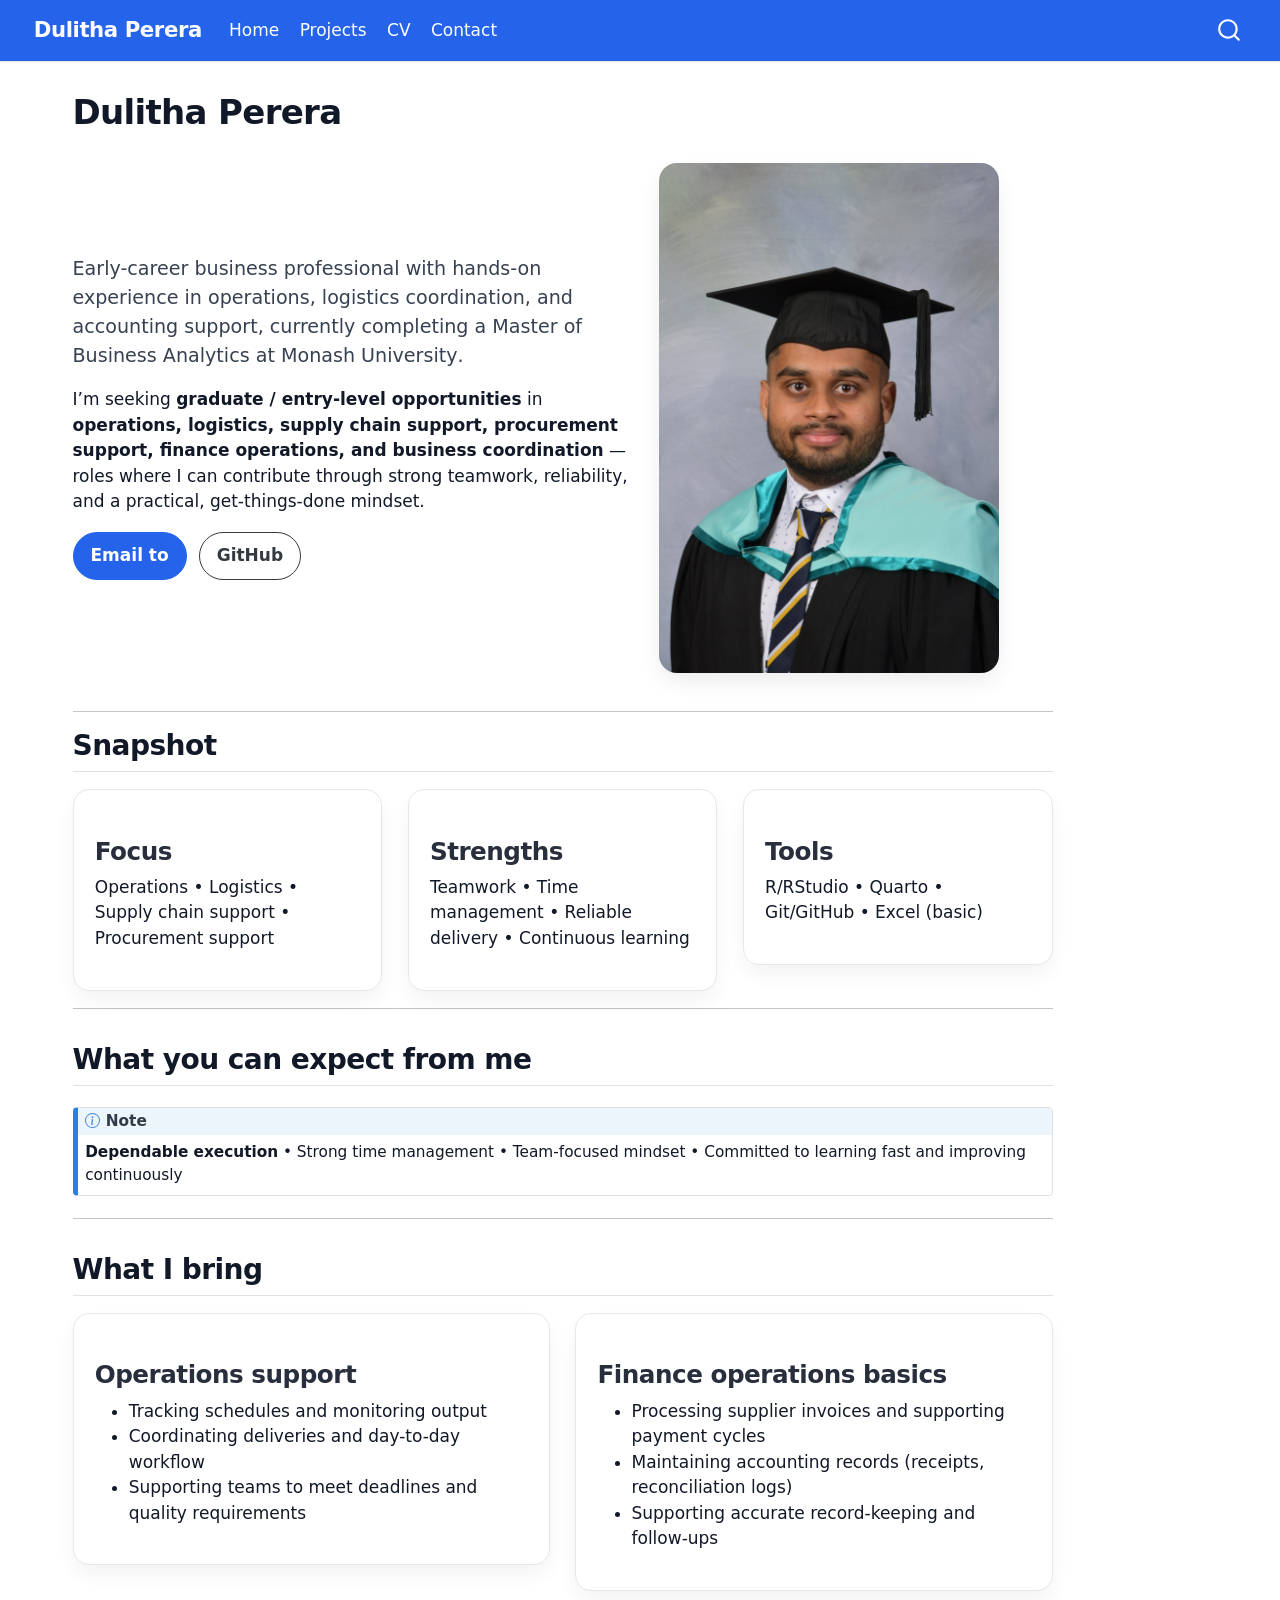
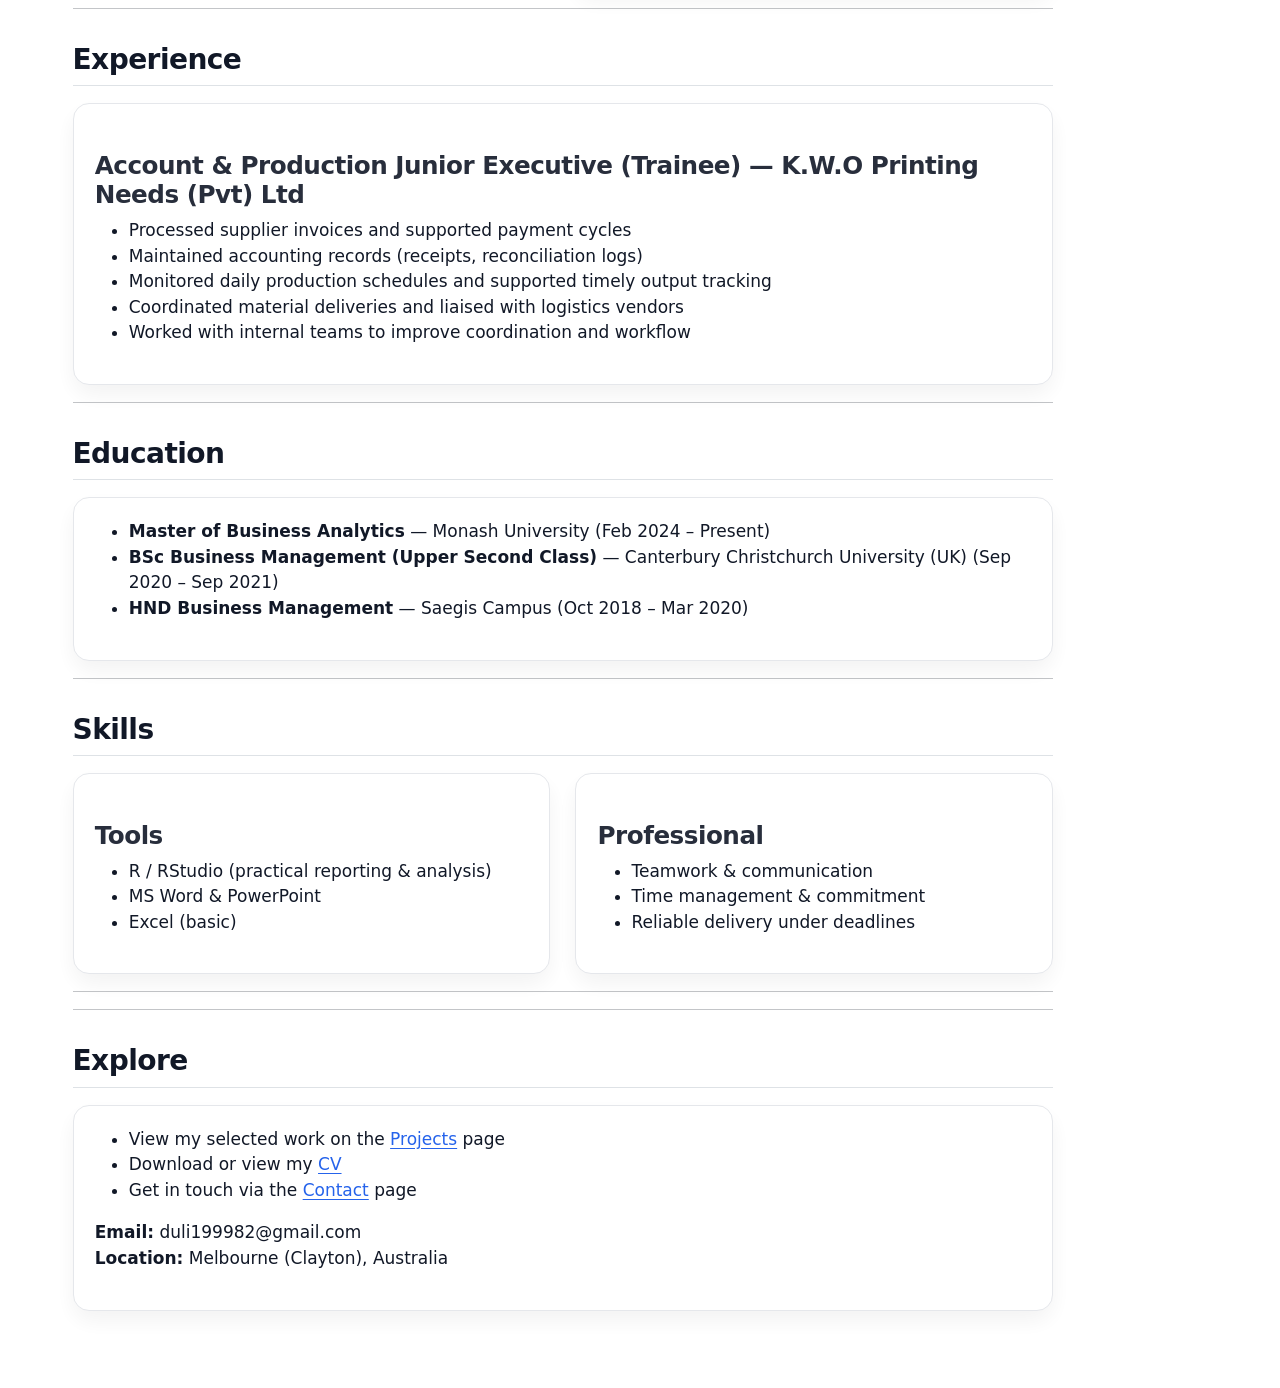
==== commit 1826fa9d: "Updating the webpage" ====
--- a/docs/index.html
+++ b/docs/index.html
@@ -188,7 +188,7 @@
 </script>
 </section>
 <div class="g-col-12 g-col-md-5">
-<p><img src="img/headshot.jpg" class="img-fluid" style="border-radius: 18px; width: 100%; max-width: 340px; box-shadow: 0 10px 25px rgba(0,0,0,0.08);" alt="Headshot photo"></p>
+<p><img src="img/headshot.jpeg" class="img-fluid" style="border-radius: 18px; width: 100%; max-width: 340px; box-shadow: 0 10px 25px rgba(0,0,0,0.08);" alt="Headshot photo"></p>
 </div>
 </div>
 <hr>
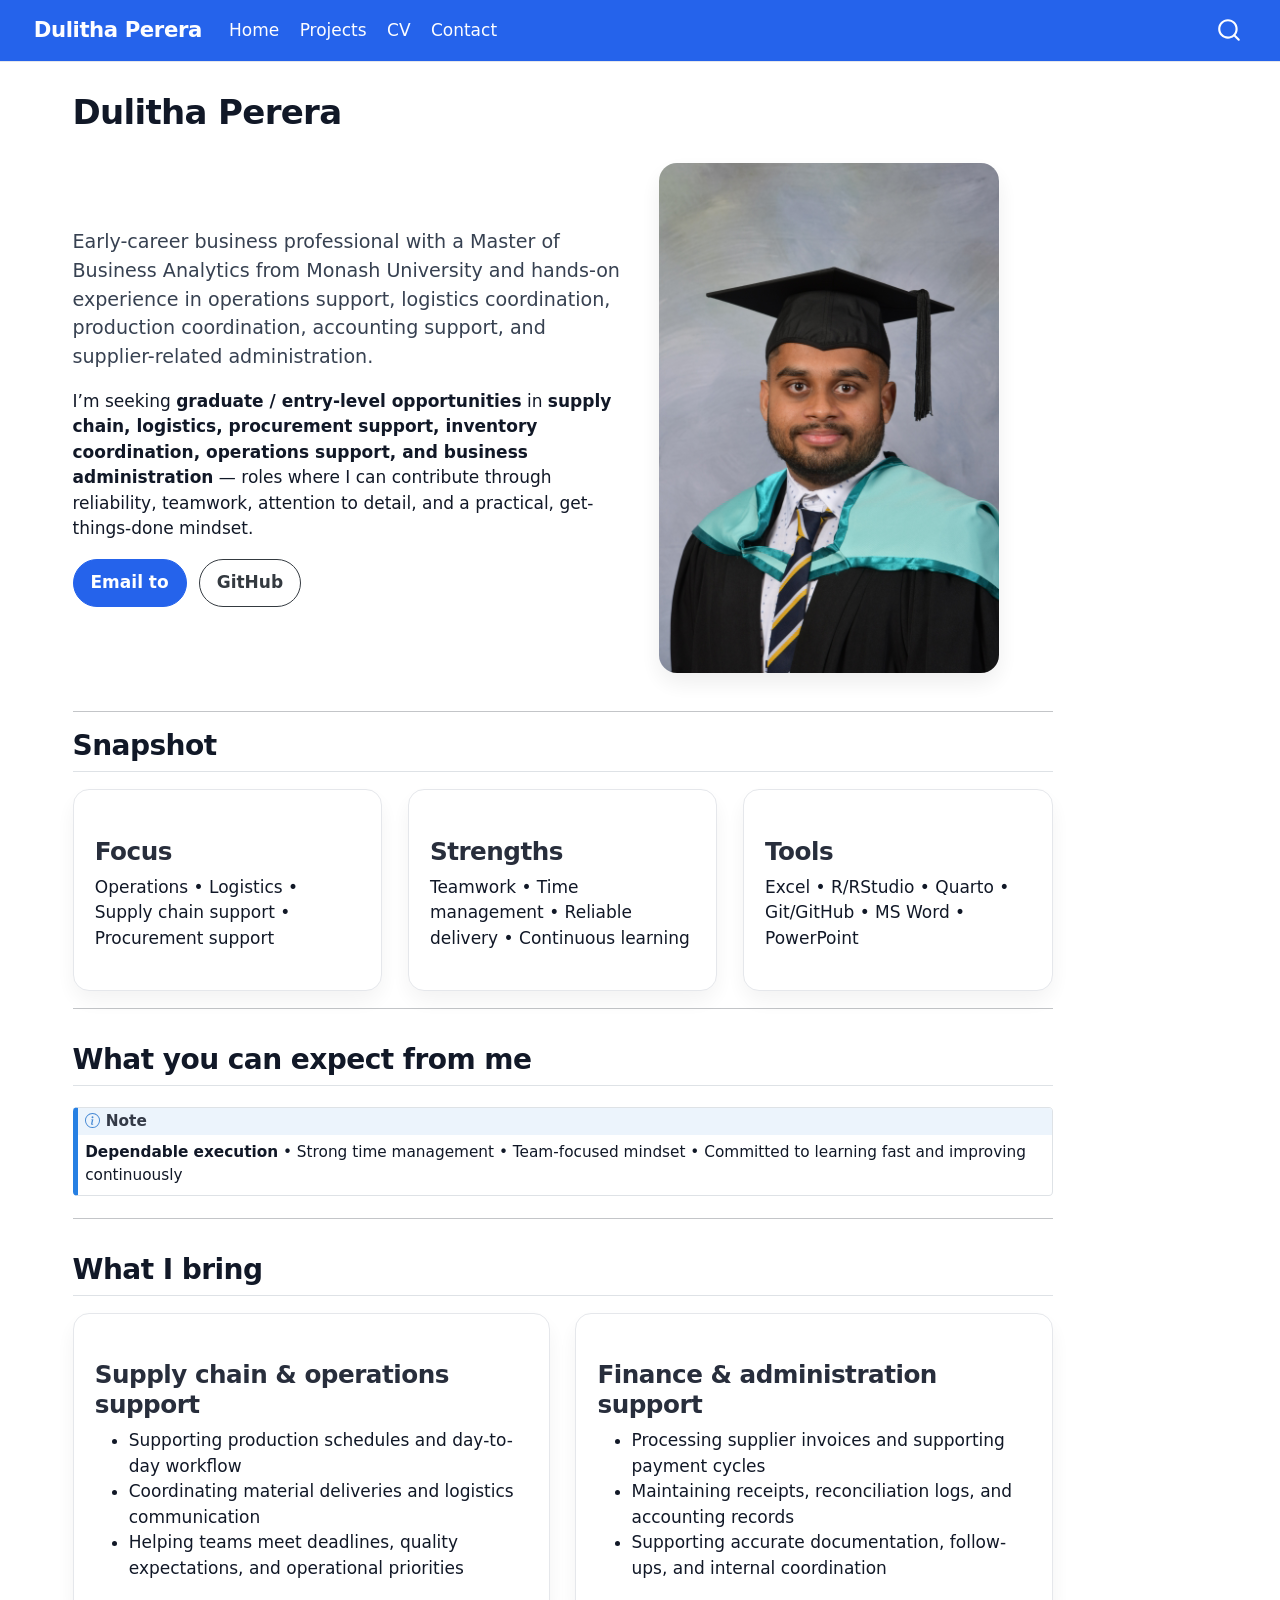
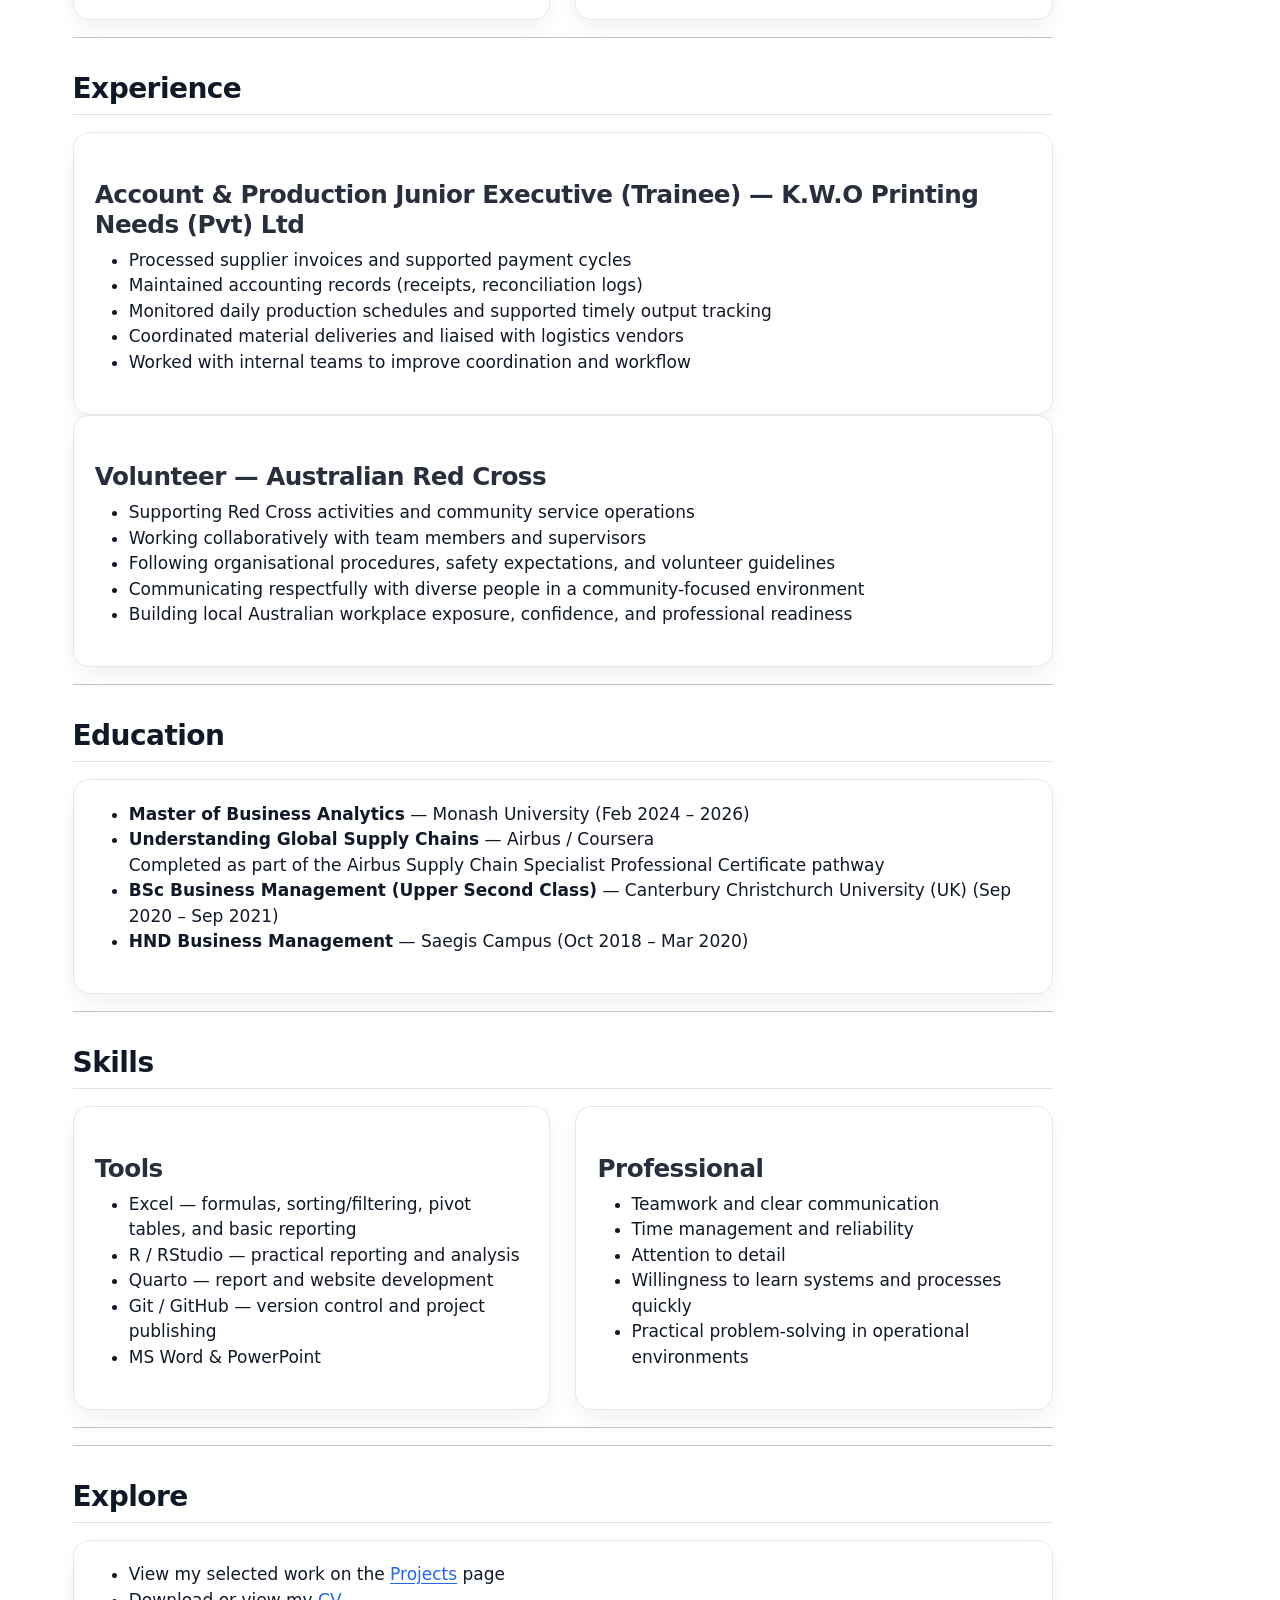
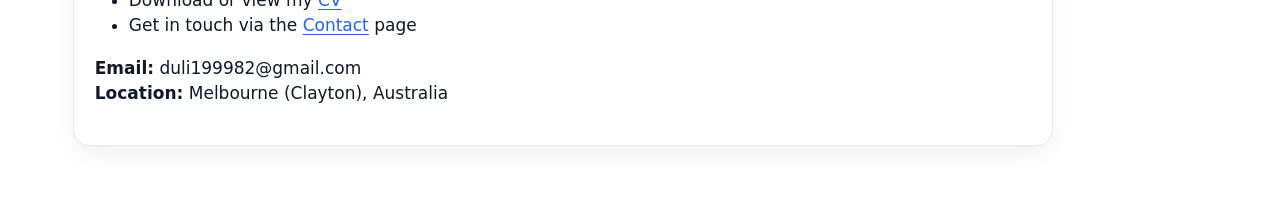
==== commit 98676a29: "Adding and updating the index.qmd" ====
--- a/docs/index.html
+++ b/docs/index.html
@@ -131,9 +131,9 @@
 <section id="dulitha-perera" class="level1 g-col-12 g-col-md-7">
 
 <div class="lead">
-<p>Early-career business professional with hands-on experience in <strong>operations, logistics coordination, and accounting support</strong>, currently completing a <strong>Master of Business Analytics at Monash University</strong>.</p>
-</div>
-<p>I’m seeking <strong>graduate / entry-level opportunities</strong> in <strong>operations, logistics, supply chain support, procurement support, finance operations, and business coordination</strong> — roles where I can contribute through strong teamwork, reliability, and a practical, get-things-done mindset.</p>
+<p>Early-career business professional with a <strong>Master of Business Analytics from Monash University</strong> and hands-on experience in <strong>operations support, logistics coordination, production coordination, accounting support, and supplier-related administration</strong>.</p>
+</div>
+<p>I’m seeking <strong>graduate / entry-level opportunities</strong> in <strong>supply chain, logistics, procurement support, inventory coordination, operations support, and business administration</strong> — roles where I can contribute through reliability, teamwork, attention to detail, and a practical, get-things-done mindset.</p>
 <div class="hero-actions">
 <p><button class="btn btn-primary" type="button" onclick="copyEmailTop()"> Email to </button></p>
 <p><a class="btn btn-outline-secondary" href="https://github.com/dulith4" target="_blank" rel="noopener"> GitHub </a></p>
@@ -215,7 +215,7 @@
 <div class="card">
 <section id="tools" class="level3 card-body">
 <h3 class="anchored" data-anchor-id="tools">Tools</h3>
-<p>R/RStudio • Quarto • Git/GitHub • Excel (basic)</p>
+<p>Excel • R/RStudio • Quarto • Git/GitHub • MS Word • PowerPoint</p>
 </section>
 </div>
 </div>
@@ -244,14 +244,14 @@
 <div class="grid">
 <div class="g-col-12 g-col-md-6">
 <div class="card">
-<section id="operations-support" class="level3 card-body">
-<h3 class="anchored" data-anchor-id="operations-support">Operations support</h3>
+<section id="supply-chain-operations-support" class="level3 card-body">
+<h3 class="anchored" data-anchor-id="supply-chain-operations-support">Supply chain &amp; operations support</h3>
 <ul>
-<li>Tracking schedules and monitoring output<br>
-</li>
-<li>Coordinating deliveries and day-to-day workflow<br>
-</li>
-<li>Supporting teams to meet deadlines and quality requirements<br>
+<li>Supporting production schedules and day-to-day workflow<br>
+</li>
+<li>Coordinating material deliveries and logistics communication<br>
+</li>
+<li>Helping teams meet deadlines, quality expectations, and operational priorities<br>
 </li>
 </ul>
 </section>
@@ -259,14 +259,14 @@
 </div>
 <div class="g-col-12 g-col-md-6">
 <div class="card">
-<section id="finance-operations-basics" class="level3 card-body">
-<h3 class="anchored" data-anchor-id="finance-operations-basics">Finance operations basics</h3>
+<section id="finance-administration-support" class="level3 card-body">
+<h3 class="anchored" data-anchor-id="finance-administration-support">Finance &amp; administration support</h3>
 <ul>
 <li>Processing supplier invoices and supporting payment cycles<br>
 </li>
-<li>Maintaining accounting records (receipts, reconciliation logs)<br>
-</li>
-<li>Supporting accurate record-keeping and follow-ups<br>
+<li>Maintaining receipts, reconciliation logs, and accounting records<br>
+</li>
+<li>Supporting accurate documentation, follow-ups, and internal coordination<br>
 </li>
 </ul>
 </section>
@@ -294,6 +294,23 @@
 </ul>
 </section>
 </div>
+<div class="card">
+<section id="volunteer-australian-red-cross" class="level3 card-body">
+<h3 class="anchored" data-anchor-id="volunteer-australian-red-cross">Volunteer — Australian Red Cross</h3>
+<ul>
+<li>Supporting Red Cross activities and community service operations<br>
+</li>
+<li>Working collaboratively with team members and supervisors<br>
+</li>
+<li>Following organisational procedures, safety expectations, and volunteer guidelines<br>
+</li>
+<li>Communicating respectfully with diverse people in a community-focused environment<br>
+</li>
+<li>Building local Australian workplace exposure, confidence, and professional readiness<br>
+</li>
+</ul>
+</section>
+</div>
 <hr>
 </section>
 <section id="education" class="level2">
@@ -301,8 +318,9 @@
 <div class="card">
 <div class="card-body">
 <ul>
-<li><strong>Master of Business Analytics</strong> — Monash University (Feb 2024 – Present)<br>
-</li>
+<li><strong>Master of Business Analytics</strong> — Monash University (Feb 2024 – 2026)</li>
+<li><strong>Understanding Global Supply Chains</strong> — Airbus / Coursera<br>
+Completed as part of the Airbus Supply Chain Specialist Professional Certificate pathway</li>
 <li><strong>BSc Business Management (Upper Second Class)</strong> — Canterbury Christchurch University (UK) (Sep 2020 – Sep 2021)<br>
 </li>
 <li><strong>HND Business Management</strong> — Saegis Campus (Oct 2018 – Mar 2020)<br>
@@ -320,11 +338,15 @@
 <section id="tools-1" class="level3 card-body">
 <h3 class="anchored" data-anchor-id="tools-1">Tools</h3>
 <ul>
-<li>R / RStudio (practical reporting &amp; analysis)<br>
+<li>Excel — formulas, sorting/filtering, pivot tables, and basic reporting<br>
+</li>
+<li>R / RStudio — practical reporting and analysis<br>
+</li>
+<li>Quarto — report and website development<br>
+</li>
+<li>Git / GitHub — version control and project publishing<br>
 </li>
 <li>MS Word &amp; PowerPoint<br>
-</li>
-<li>Excel (basic)<br>
 </li>
 </ul>
 </section>
@@ -335,11 +357,15 @@
 <section id="professional" class="level3 card-body">
 <h3 class="anchored" data-anchor-id="professional">Professional</h3>
 <ul>
-<li>Teamwork &amp; communication<br>
-</li>
-<li>Time management &amp; commitment<br>
-</li>
-<li>Reliable delivery under deadlines<br>
+<li>Teamwork and clear communication<br>
+</li>
+<li>Time management and reliability<br>
+</li>
+<li>Attention to detail<br>
+</li>
+<li>Willingness to learn systems and processes quickly<br>
+</li>
+<li>Practical problem-solving in operational environments<br>
 </li>
 </ul>
 </section>
